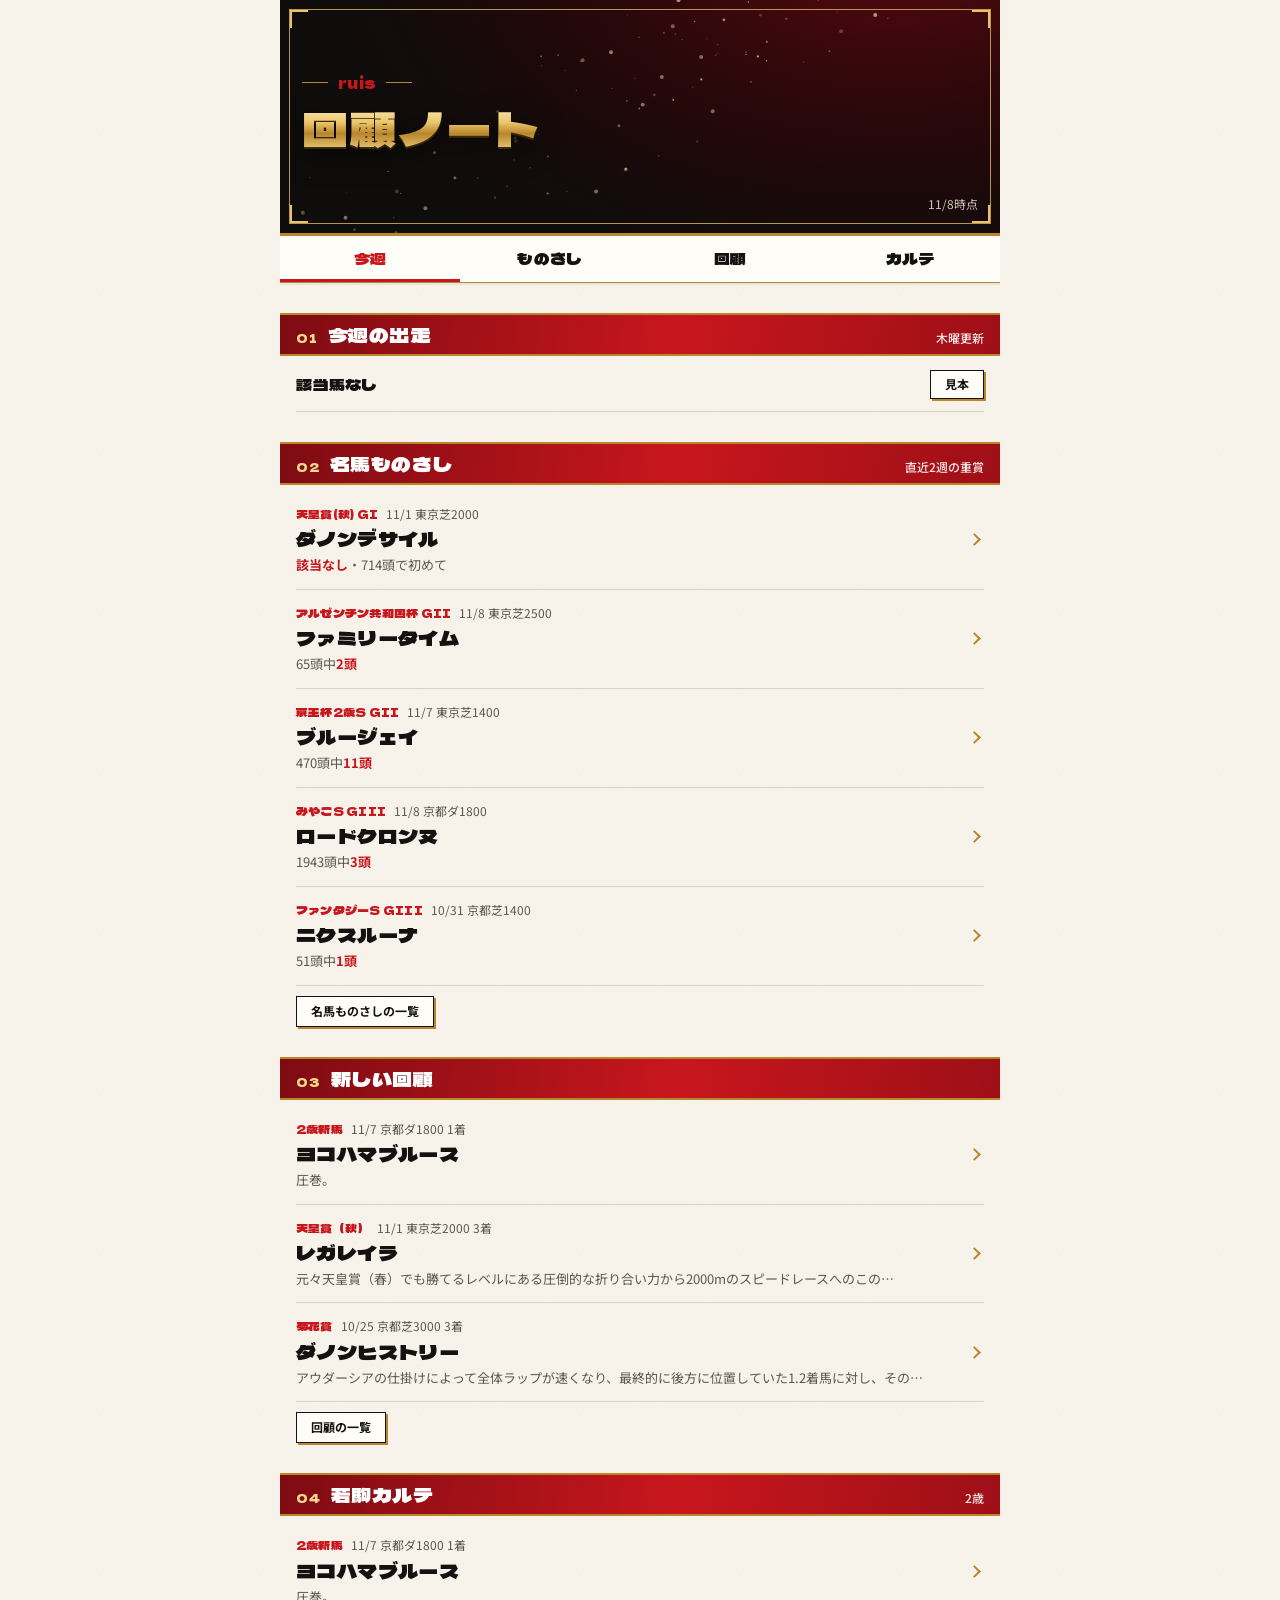
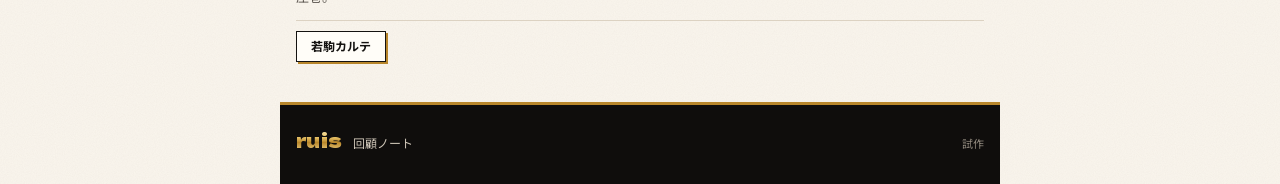
==== ruis/index.html @ 1c6a0802 "ruis 回顧ノート（試作）を更新 Co-Authored-By: Claude Opus 5.5 <noreply@anthropic.com>" ====
<!doctype html>
<html lang="ja">
<head>
<meta charset="utf-8">
<meta name="viewport" content="width=device-width,initial-scale=1">
<meta name="robots" content="noindex,nofollow">
<title>ruis 回顧ノート</title>
<link rel="preconnect" href="https://fonts.googleapis.com">
<link rel="preconnect" href="https://fonts.gstatic.com" crossorigin>
<link href="https://fonts.googleapis.com/css2?family=Dela+Gothic+One&family=Noto+Sans+JP:wght@400;500;700&display=swap" rel="stylesheet">
<link rel="stylesheet" href="assets/style.css">
</head>
<body data-page="top" data-id="" data-root="">
<div class="wrap">
<header class="hero framed">
    <svg class="hero-art" viewBox="0 0 400 240" preserveAspectRatio="xMidYMid slice" aria-hidden="true"><defs><linearGradient id="gd" x1="0" x2="1"><stop offset="0" stop-color="#8C6414"/><stop offset=".5" stop-color="#FFE7A3"/><stop offset="1" stop-color="#B8862B"/></linearGradient>
      <linearGradient id="ray" x1="1" y1="0" x2="0" y2="1"><stop offset="0" stop-color="#FFE7A3"/><stop offset=".55" stop-color="#E9C46A" stop-opacity=".35"/><stop offset="1" stop-color="#E9C46A" stop-opacity="0"/></linearGradient>
      <radialGradient id="glow2" cx=".85" cy=".1" r=".9"><stop offset="0" stop-color="#5E0810" stop-opacity=".95"/><stop offset=".6" stop-color="#2A0508" stop-opacity=".6"/><stop offset="1" stop-color="#0F0D0C" stop-opacity="0"/></radialGradient></defs><rect width="400" height="240" fill="#0F0D0C"/><rect width="400" height="240" fill="url(#glow2)"/><polygon points="430,-20 -101,-343 -48,-418" fill="url(#ray)" opacity="0.55"/><polygon points="430,-20 -123,-301 -105,-333" fill="url(#ray)" opacity="0.7"/><polygon points="430,-20 -37,-428 -1,-466" fill="url(#ray)" opacity="0.42"/><polygon points="430,-20 -139,-266 -133,-279" fill="url(#ray)" opacity="0.85"/><polygon points="430,-20 27,-491 43,-504" fill="url(#ray)" opacity="0.35"/><circle cx="313.4" cy="32.8" r="1.1" fill="#FFE7A3" opacity="0.56"/><circle cx="192.7" cy="111.4" r="0.4" fill="#FFE7A3" opacity="0.60"/><circle cx="243.1" cy="80.0" r="0.4" fill="#FFE7A3" opacity="0.30"/><circle cx="382.3" cy="-1.0" r="0.3" fill="#FFE7A3" opacity="0.33"/><circle cx="58.1" cy="239.1" r="0.5" fill="#FFE7A3" opacity="0.25"/><circle cx="148.7" cy="162.8" r="0.6" fill="#FFE7A3" opacity="0.43"/><circle cx="197.1" cy="98.8" r="0.3" fill="#FFE7A3" opacity="0.23"/><circle cx="357.7" cy="28.9" r="0.5" fill="#FFE7A3" opacity="0.47"/><circle cx="60.1" cy="150.5" r="0.4" fill="#FFE7A3" opacity="0.44"/><circle cx="175.6" cy="161.7" r="1.1" fill="#FFE7A3" opacity="0.44"/><circle cx="126.2" cy="158.7" r="0.3" fill="#FFE7A3" opacity="0.44"/><circle cx="352.9" cy="6.1" r="0.3" fill="#FFE7A3" opacity="0.51"/><circle cx="145.3" cy="91.8" r="0.4" fill="#FFE7A3" opacity="0.16"/><circle cx="242.8" cy="85.1" r="0.3" fill="#FFE7A3" opacity="0.38"/><circle cx="145.1" cy="86.5" r="0.4" fill="#FFE7A3" opacity="0.62"/><circle cx="321.5" cy="41.1" r="0.4" fill="#FFE7A3" opacity="0.76"/><circle cx="305.2" cy="83.7" r="0.5" fill="#FFE7A3" opacity="0.39"/><circle cx="41.3" cy="182.9" r="0.8" fill="#FFE7A3" opacity="0.22"/><circle cx="62.4" cy="218.3" r="0.8" fill="#FFE7A3" opacity="0.21"/><circle cx="154.5" cy="85.9" r="0.5" fill="#FFE7A3" opacity="0.38"/><circle cx="218.3" cy="109.7" r="0.3" fill="#FFE7A3" opacity="0.34"/><circle cx="199.6" cy="115.5" r="0.5" fill="#FFE7A3" opacity="0.47"/><circle cx="274.0" cy="17.0" r="0.3" fill="#FFE7A3" opacity="0.72"/><circle cx="403.8" cy="-1.3" r="0.8" fill="#FFE7A3" opacity="0.47"/><circle cx="270.5" cy="78.5" r="0.5" fill="#FFE7A3" opacity="0.63"/><circle cx="404.5" cy="-28.5" r="0.4" fill="#FFE7A3" opacity="0.44"/><circle cx="340.9" cy="12.0" r="0.6" fill="#FFE7A3" opacity="0.61"/><circle cx="353.8" cy="-16.3" r="0.4" fill="#FFE7A3" opacity="0.52"/><circle cx="78.6" cy="199.0" r="0.8" fill="#FFE7A3" opacity="0.28"/><circle cx="351.5" cy="34.1" r="0.8" fill="#FFE7A3" opacity="0.33"/><circle cx="322.1" cy="34.1" r="0.5" fill="#FFE7A3" opacity="0.55"/><circle cx="218.2" cy="69.9" r="1.1" fill="#FFE7A3" opacity="0.40"/><circle cx="219.6" cy="74.1" r="0.3" fill="#FFE7A3" opacity="0.44"/><circle cx="64.9" cy="161.6" r="1.1" fill="#FFE7A3" opacity="0.20"/><circle cx="130.6" cy="131.8" r="0.5" fill="#FFE7A3" opacity="0.35"/><circle cx="79.3" cy="209.3" r="0.3" fill="#FFE7A3" opacity="0.38"/><circle cx="433.8" cy="-19.8" r="0.6" fill="#FFE7A3" opacity="0.64"/><circle cx="424.2" cy="-26.0" r="1.1" fill="#FFE7A3" opacity="0.26"/><circle cx="242.0" cy="86.1" r="0.4" fill="#FFE7A3" opacity="0.29"/><circle cx="37.0" cy="162.0" r="0.4" fill="#FFE7A3" opacity="0.16"/><circle cx="66.9" cy="162.7" r="0.4" fill="#FFE7A3" opacity="0.39"/><circle cx="402.1" cy="-38.9" r="0.5" fill="#FFE7A3" opacity="0.42"/><circle cx="164.6" cy="105.4" r="0.3" fill="#FFE7A3" opacity="0.53"/><circle cx="109.9" cy="154.1" r="0.3" fill="#FFE7A3" opacity="0.45"/><circle cx="378.1" cy="-2.7" r="0.5" fill="#FFE7A3" opacity="0.49"/><circle cx="261.6" cy="100.8" r="0.6" fill="#FFE7A3" opacity="0.26"/><circle cx="193.0" cy="63.6" r="0.4" fill="#FFE7A3" opacity="0.19"/><circle cx="223.3" cy="77.1" r="0.3" fill="#FFE7A3" opacity="0.50"/><circle cx="234.1" cy="99.4" r="0.6" fill="#FFE7A3" opacity="0.68"/><circle cx="266.9" cy="63.7" r="0.8" fill="#FFE7A3" opacity="0.22"/><circle cx="218.5" cy="110.8" r="0.5" fill="#FFE7A3" opacity="0.69"/><circle cx="201.5" cy="113.4" r="1.1" fill="#FFE7A3" opacity="0.47"/><circle cx="64.4" cy="184.5" r="0.8" fill="#FFE7A3" opacity="0.29"/><circle cx="84.9" cy="121.4" r="0.6" fill="#FFE7A3" opacity="0.14"/><circle cx="421.6" cy="14.0" r="0.3" fill="#FFE7A3" opacity="0.46"/><circle cx="80.8" cy="171.0" r="1.1" fill="#FFE7A3" opacity="0.45"/><circle cx="188.3" cy="125.2" r="0.8" fill="#FFE7A3" opacity="0.40"/><circle cx="322.1" cy="33.0" r="0.8" fill="#FFE7A3" opacity="0.41"/><circle cx="199.4" cy="76.0" r="0.4" fill="#FFE7A3" opacity="0.38"/><circle cx="148.8" cy="142.1" r="0.5" fill="#FFE7A3" opacity="0.37"/><circle cx="14.8" cy="254.5" r="1.1" fill="#FFE7A3" opacity="0.39"/><circle cx="234.0" cy="86.9" r="1.1" fill="#FFE7A3" opacity="0.44"/><circle cx="168.1" cy="88.7" r="1.1" fill="#FFE7A3" opacity="0.36"/><circle cx="159.4" cy="161.5" r="0.4" fill="#FFE7A3" opacity="0.25"/><circle cx="332.9" cy="12.2" r="1.1" fill="#FFE7A3" opacity="0.55"/><circle cx="85.8" cy="140.1" r="0.8" fill="#FFE7A3" opacity="0.35"/><circle cx="318.6" cy="42.4" r="0.6" fill="#FFE7A3" opacity="0.33"/><circle cx="192.1" cy="149.1" r="0.6" fill="#FFE7A3" opacity="0.62"/><circle cx="212.1" cy="98.0" r="1.1" fill="#FFE7A3" opacity="0.46"/><circle cx="221.4" cy="55.4" r="1.1" fill="#FFE7A3" opacity="0.62"/><circle cx="442.9" cy="-24.5" r="1.1" fill="#FFE7A3" opacity="0.29"/><circle cx="337.7" cy="65.5" r="0.4" fill="#FFE7A3" opacity="0.33"/><circle cx="158.4" cy="94.5" r="0.3" fill="#FFE7A3" opacity="0.27"/><circle cx="251.2" cy="48.7" r="0.5" fill="#FFE7A3" opacity="0.21"/><circle cx="238.4" cy="43.6" r="0.5" fill="#FFE7A3" opacity="0.40"/><circle cx="231.8" cy="133.9" r="0.6" fill="#FFE7A3" opacity="0.24"/><circle cx="301.4" cy="45.4" r="0.6" fill="#FFE7A3" opacity="0.70"/><circle cx="83.5" cy="189.8" r="0.5" fill="#FFE7A3" opacity="0.35"/><circle cx="294.1" cy="39.1" r="0.5" fill="#FFE7A3" opacity="0.27"/><circle cx="21.1" cy="210.8" r="1.1" fill="#FFE7A3" opacity="0.26"/><circle cx="276.7" cy="41.4" r="0.4" fill="#FFE7A3" opacity="0.55"/><circle cx="133.5" cy="192.0" r="0.6" fill="#FFE7A3" opacity="0.19"/><circle cx="48.8" cy="224.1" r="0.8" fill="#FFE7A3" opacity="0.24"/><circle cx="311.7" cy="72.6" r="1.1" fill="#FFE7A3" opacity="0.24"/><circle cx="130.0" cy="144.1" r="0.5" fill="#FFE7A3" opacity="0.18"/><circle cx="325.5" cy="42.7" r="0.5" fill="#FFE7A3" opacity="0.35"/><circle cx="97.2" cy="154.1" r="0.8" fill="#FFE7A3" opacity="0.44"/><circle cx="341.6" cy="-6.7" r="0.8" fill="#FFE7A3" opacity="0.31"/><circle cx="387.9" cy="-21.1" r="0.4" fill="#FFE7A3" opacity="0.60"/><circle cx="108.6" cy="126.2" r="0.8" fill="#FFE7A3" opacity="0.21"/><circle cx="270.3" cy="89.0" r="0.4" fill="#FFE7A3" opacity="0.65"/><circle cx="265.5" cy="86.6" r="0.6" fill="#FFE7A3" opacity="0.71"/><circle cx="246.6" cy="66.3" r="0.8" fill="#FFE7A3" opacity="0.56"/><circle cx="317.5" cy="38.6" r="1.1" fill="#FFE7A3" opacity="0.57"/><circle cx="385.3" cy="-10.2" r="1.1" fill="#FFE7A3" opacity="0.54"/><circle cx="343.9" cy="22.8" r="1.1" fill="#FFE7A3" opacity="0.81"/><circle cx="377.7" cy="20.5" r="0.6" fill="#FFE7A3" opacity="0.75"/><circle cx="184.4" cy="104.4" r="0.3" fill="#FFE7A3" opacity="0.38"/><circle cx="413.5" cy="-5.5" r="1.1" fill="#FFE7A3" opacity="0.34"/><circle cx="36.4" cy="176.3" r="1.1" fill="#FFE7A3" opacity="0.46"/><circle cx="12.7" cy="173.5" r="1.1" fill="#FFE7A3" opacity="0.31"/><circle cx="230.4" cy="67.2" r="0.4" fill="#FFE7A3" opacity="0.53"/><circle cx="258.9" cy="85.5" r="0.4" fill="#FFE7A3" opacity="0.54"/><circle cx="272.5" cy="50.2" r="0.4" fill="#FFE7A3" opacity="0.46"/><circle cx="412.9" cy="15.3" r="0.5" fill="#FFE7A3" opacity="0.65"/><circle cx="348.3" cy="38.1" r="0.4" fill="#FFE7A3" opacity="0.73"/><circle cx="207.9" cy="108.0" r="0.8" fill="#FFE7A3" opacity="0.25"/><circle cx="426.9" cy="-8.4" r="0.3" fill="#FFE7A3" opacity="0.83"/><circle cx="258.8" cy="84.3" r="0.4" fill="#FFE7A3" opacity="0.40"/><circle cx="309.5" cy="61.9" r="0.3" fill="#FFE7A3" opacity="0.40"/><circle cx="345.5" cy="38.4" r="0.8" fill="#FFE7A3" opacity="0.25"/><circle cx="119.4" cy="165.1" r="0.5" fill="#FFE7A3" opacity="0.33"/><circle cx="210.4" cy="141.8" r="0.5" fill="#FFE7A3" opacity="0.21"/><circle cx="167.1" cy="89.3" r="0.3" fill="#FFE7A3" opacity="0.43"/><circle cx="401.4" cy="-16.7" r="0.8" fill="#FFE7A3" opacity="0.87"/><circle cx="365.9" cy="29.9" r="0.5" fill="#FFE7A3" opacity="0.80"/><circle cx="407.3" cy="7.5" r="0.3" fill="#FFE7A3" opacity="0.89"/><circle cx="334.4" cy="31.1" r="0.8" fill="#FFE7A3" opacity="0.65"/><circle cx="53.5" cy="235.4" r="0.8" fill="#FFE7A3" opacity="0.22"/><circle cx="358.9" cy="5.9" r="1.1" fill="#FFE7A3" opacity="0.52"/><circle cx="330.7" cy="63.6" r="1.1" fill="#FFE7A3" opacity="0.62"/><circle cx="41.9" cy="224.6" r="0.6" fill="#FFE7A3" opacity="0.14"/><circle cx="131.0" cy="133.6" r="1.1" fill="#FFE7A3" opacity="0.17"/><circle cx="192.1" cy="149.5" r="1.1" fill="#FFE7A3" opacity="0.31"/><circle cx="290.9" cy="89.7" r="0.3" fill="#FFE7A3" opacity="0.38"/><circle cx="267.4" cy="47.2" r="1.1" fill="#FFE7A3" opacity="0.23"/><circle cx="351.2" cy="-9.2" r="0.4" fill="#FFE7A3" opacity="0.41"/><circle cx="355.1" cy="13.5" r="0.8" fill="#FFE7A3" opacity="0.41"/><circle cx="63.2" cy="176.2" r="0.3" fill="#FFE7A3" opacity="0.39"/><circle cx="429.1" cy="6.7" r="0.5" fill="#FFE7A3" opacity="0.29"/><circle cx="240.4" cy="117.1" r="1.1" fill="#FFE7A3" opacity="0.43"/><circle cx="143.5" cy="129.8" r="0.3" fill="#FFE7A3" opacity="0.27"/><circle cx="16.6" cy="153.9" r="0.3" fill="#FFE7A3" opacity="0.25"/><circle cx="138.9" cy="148.5" r="0.3" fill="#FFE7A3" opacity="0.51"/><circle cx="120.9" cy="117.2" r="0.8" fill="#FFE7A3" opacity="0.24"/><circle cx="299.0" cy="55.6" r="0.3" fill="#FFE7A3" opacity="0.34"/><circle cx="294.2" cy="32.3" r="1.1" fill="#FFE7A3" opacity="0.55"/><circle cx="20.6" cy="236.4" r="0.8" fill="#FFE7A3" opacity="0.40"/><circle cx="229.3" cy="103.7" r="0.3" fill="#FFE7A3" opacity="0.32"/><circle cx="40.9" cy="220.9" r="0.5" fill="#FFE7A3" opacity="0.26"/><circle cx="392.6" cy="-6.7" r="0.6" fill="#FFE7A3" opacity="0.53"/><circle cx="283.7" cy="25.6" r="0.3" fill="#FFE7A3" opacity="0.44"/><circle cx="37.0" cy="186.3" r="1.1" fill="#FFE7A3" opacity="0.20"/><circle cx="281.3" cy="65.7" r="0.6" fill="#FFE7A3" opacity="0.36"/><circle cx="213.3" cy="73.6" r="0.5" fill="#FFE7A3" opacity="0.32"/><circle cx="260.2" cy="56.4" r="0.4" fill="#FFE7A3" opacity="0.65"/><circle cx="237.0" cy="76.8" r="0.3" fill="#FFE7A3" opacity="0.25"/><circle cx="417.7" cy="14.1" r="0.5" fill="#FFE7A3" opacity="0.91"/><circle cx="416.4" cy="-10.3" r="0.5" fill="#FFE7A3" opacity="0.82"/><circle cx="183.9" cy="84.3" r="1.1" fill="#FFE7A3" opacity="0.52"/></svg>
    <div class="hero-in">
      <div class="kick d3"><i></i>ruis<i></i></div>
      <h1 class="gold">回顧ノート</h1>
    </div>
    <div class="upd num" id="upd"></div>
  </header>
<nav class="nav"><a class="d3 on" href="index.html">今週</a><a class="d3" href="monosashi/">ものさし</a><a class="d3" href="kaiko/">回顧</a><a class="d3" href="karte/">カルテ</a></nav>
<h2 class="band d2"><span class="bn d4">01</span>今週の出走<small>木曜更新</small></h2><div class="sec" id="week"></div><h2 class="band d2"><span class="bn d4">02</span>名馬ものさし<small>直近2週の重賞</small></h2><div class="sec" id="ms-top"></div><h2 class="band d2"><span class="bn d4">03</span>新しい回顧<small></small></h2><div class="sec" id="kai-top"></div><h2 class="band d2"><span class="bn d4">04</span>若駒カルテ<small>2歳</small></h2><div class="sec" id="karte-top"></div>
<footer class="foot"><span class="d2 gold">ruis</span><span class="meta">回顧ノート</span><span class="note">試作</span></footer>
</div>
<script src="assets/data.js"></script>
<script src="assets/monosashi.js"></script>
<script src="assets/app.js"></script>
</body>
</html>
---- ruis/assets/style.css ----
:root{
  --bg:#FAF6EE; --paper:#FFFDF8; --ink:#141210; --sub:#5C5650; --faint:#9A938A; --line:#141210; --hair:#DCD2C2;
  --red:#C8161D; --red-d:#7E0B12; --gold:#B8862B; --gold-l:#F3D98B; --black:#0F0D0C; --quote:#F4F0E8;
  --gold-grad:linear-gradient(180deg,#FFF3C9 0%,#EBC66B 40%,#B8862B 62%,#F2D488 100%);
  --disp:"Dela Gothic One",sans-serif;
  --d1:28px; --d2:20px; --d3:16px; --d4:12px;
  --body:"Noto Sans JP",system-ui,sans-serif;
}
*{box-sizing:border-box}
html{-webkit-text-size-adjust:100%}
body{margin:0;background:var(--bg) url("data:image/svg+xml,%3Csvg xmlns='http://www.w3.org/2000/svg' width='160' height='160'%3E%3Cfilter id='n'%3E%3CfeTurbulence type='fractalNoise' baseFrequency='.9' numOctaves='2' stitchTiles='stitch'/%3E%3CfeColorMatrix values='0 0 0 0 .35 0 0 0 0 .25 0 0 0 0 .15 0 0 0 .07 0'/%3E%3C/filter%3E%3Crect width='100%25' height='100%25' filter='url(%23n)'/%3E%3C/svg%3E");color:var(--ink);font:15px/1.8 var(--body);line-break:strict;overflow-wrap:break-word}
.ph{word-break:keep-all;overflow-wrap:anywhere}
.num{font-variant-numeric:tabular-nums}
.wrap{max-width:720px;margin:0 auto;padding:0 0 0;background:transparent}
.d1,.d2,.d3,.d4{font-family:var(--disp);font-weight:400;line-height:1.25;letter-spacing:.02em}
.d1{font-size:var(--d1)} .d2{font-size:var(--d2)} .d3{font-size:var(--d3)} .d4{font-size:var(--d4)}
.meta{font-size:12px;color:var(--sub)}
.gold{background:var(--gold-grad);-webkit-background-clip:text;background-clip:text;color:transparent}

/* 看板 */
.hero{position:relative;overflow:hidden;background:var(--black);color:#fff;min-height:236px;border-bottom:3px solid var(--gold);display:flex;flex-direction:column;justify-content:center}
.hero-art{position:absolute;inset:0;width:100%;height:100%}
.hero-in{position:relative;padding:22px 22px 30px}
.kick{display:flex;align-items:center;gap:10px;color:var(--red)}
.kick i{display:block;width:26px;height:1px;background:var(--gold)}
.hero h1{margin:10px 0 0;font-family:var(--disp);font-weight:400;font-size:46px;line-height:1.1;letter-spacing:.04em;filter:drop-shadow(0 2px 0 #3a2a08) drop-shadow(0 6px 14px rgba(0,0,0,.6))}
.hero .tagline{margin-top:14px;display:flex;align-items:center;gap:10px;font-size:12px;letter-spacing:.3em;color:var(--gold-l)}
.hero .tagline i{flex:1;height:1px;background:linear-gradient(90deg,var(--gold),transparent);max-width:120px}
.hero .upd{position:absolute;right:22px;bottom:18px;font-size:12px;color:#CFC6B8}
.framed::after{content:"";position:absolute;inset:9px;border:1px solid rgba(233,196,106,.75);pointer-events:none;
  background:linear-gradient(#E9C46A,#E9C46A) 0 0/18px 2px,linear-gradient(#E9C46A,#E9C46A) 0 0/2px 18px,
  linear-gradient(#E9C46A,#E9C46A) 100% 0/18px 2px,linear-gradient(#E9C46A,#E9C46A) 100% 0/2px 18px,
  linear-gradient(#E9C46A,#E9C46A) 0 100%/18px 2px,linear-gradient(#E9C46A,#E9C46A) 0 100%/2px 18px,
  linear-gradient(#E9C46A,#E9C46A) 100% 100%/18px 2px,linear-gradient(#E9C46A,#E9C46A) 100% 100%/2px 18px;background-repeat:no-repeat}

/* 帯の見出し */
.band{position:relative;margin:30px 0 0;padding:9px 16px;background:linear-gradient(100deg,var(--red-d) 0%,var(--red) 55%,#9E0F17 100%);color:#fff;display:flex;align-items:baseline;gap:10px;
  box-shadow:inset 0 2px 0 var(--gold),inset 0 -2px 0 var(--gold)}
.band .bn{color:var(--gold-l);letter-spacing:.08em}
.band small{margin-left:auto;font:500 12px/1 var(--body);letter-spacing:0;opacity:.9}
.sec{padding:0 16px}

/* 今週の出走 */
.none{padding:14px 0 12px;border-bottom:1px solid var(--hair);display:flex;justify-content:space-between;align-items:center;gap:10px}
.none button{flex:none;border:1px solid var(--ink);background:var(--paper);color:var(--ink);padding:5px 14px;font:700 12px/1.4 var(--body);cursor:pointer;box-shadow:2px 2px 0 var(--gold)}
.race-h{margin-top:14px;padding:10px 12px;background:var(--black);border-top:2px solid var(--gold);border-bottom:2px solid var(--gold);display:flex;align-items:center;gap:8px;flex-wrap:wrap}
.race-h .meta{color:#CFC6B8}
.race-h .g{color:var(--black);background:var(--gold-grad);padding:3px 6px}
.stamp{margin-left:auto;color:var(--gold-l);border:2px solid var(--gold);padding:3px 6px;transform:rotate(-4deg)}
.ent{display:grid;grid-template-columns:28px 1fr;gap:0 10px;padding:14px 0;border-bottom:1px solid var(--hair)}
.ent .no{width:28px;height:28px;display:grid;place-items:center;background:var(--black);color:var(--gold-l);box-shadow:inset 0 0 0 1px var(--gold)}
.ent .nm{display:flex;align-items:center;gap:8px;flex-wrap:wrap;min-height:28px}
.hit{color:#fff;background:var(--red);padding:3px 6px;box-shadow:inset 0 0 0 1px var(--gold-l)}
.ent .ex{grid-column:2;margin-top:6px;background:var(--quote);border-left:3px solid var(--red);padding:8px 12px;font-size:14px;line-height:1.75}
.ent .ex summary{list-style:none;cursor:pointer}
.ent .ex summary::-webkit-details-marker{display:none}
.ent .ex .more{color:var(--red);font-weight:700;font-size:12px;white-space:nowrap}
.ent .ex[open] summary{display:none}
.ent .ex p{margin:0 0 4px}

/* 回顧 */
.kai{position:relative;padding:22px 0 26px}
.kai+.kai::before{content:"";position:absolute;left:0;right:0;top:0;height:7px;
  background:linear-gradient(var(--gold),var(--gold)) 0 0/100% 1px no-repeat,linear-gradient(var(--line),var(--line)) 0 3px/100% 2px no-repeat}
.kai .rl{display:flex;align-items:baseline;gap:8px;flex-wrap:wrap}
.kai .rl .d3{color:var(--red)}
.kai .hn{margin:4px 0 2px;white-space:nowrap;text-shadow:3px 3px 0 rgba(200,22,29,.16)}
.kai .pf{word-break:keep-all;overflow-wrap:anywhere}
.kai .pf i{font-style:normal;white-space:nowrap}
.col{display:grid;grid-template-columns:repeat(5,1fr);margin-top:12px;border-top:2px solid var(--line);border-bottom:2px solid var(--line);background:var(--paper);box-shadow:0 3px 0 -1px var(--gold)}
.col div{padding:5px 2px 4px;text-align:center;border-left:1px solid var(--hair)}
.col div:first-child{border-left:0;background:var(--black)}
.col div:first-child small{color:#CFC6B8}
.col div:first-child .d2{background:var(--gold-grad);-webkit-background-clip:text;background-clip:text;color:transparent}
.col small{display:block;font-size:11px;color:var(--sub);line-height:1.3}
.qt{position:relative;margin-top:14px;background:var(--paper);border:1px solid var(--hair);border-left:4px solid var(--red);padding:18px 16px 14px;font-size:15px;line-height:1.95;box-shadow:0 6px 18px -12px rgba(60,40,10,.45)}
.qt::before{content:"\300C";position:absolute;left:8px;top:-14px;font:400 40px/1 var(--disp);color:var(--red);opacity:.9}
.qt p{margin:0 0 8px}
.qt p:last-child{margin:0}
.qt .dt{display:block;text-align:right;font-size:11px;color:var(--faint);margin-top:4px}
.ln{display:flex;gap:6px 16px;flex-wrap:wrap;align-items:baseline;margin-top:12px;font-size:13px}
.ln span{white-space:nowrap}
.ln .d4{color:var(--red);margin-right:6px}

/* 若駒カルテ */
.karte{margin-top:14px;border:1px solid var(--gold);outline:3px solid var(--black);outline-offset:3px;margin-left:6px;margin-right:6px;background:var(--paper)}
.karte .kh{padding:12px 12px 10px;background:var(--black);border-bottom:2px solid var(--gold)}
.karte .kh .d1{background:var(--gold-grad);-webkit-background-clip:text;background-clip:text;color:transparent}
.karte .kh .meta{color:#CFC6B8}
.karte table{width:100%;border-collapse:collapse;font-size:13px}
.karte th{width:5.5em;text-align:left;font-weight:700;font-size:12px;color:var(--sub);padding:8px 0 8px 12px;vertical-align:top;border-bottom:1px solid var(--hair)}
.karte td{padding:8px 12px 8px 0;border-bottom:1px solid var(--hair)}
.karte tr:last-child th,.karte tr:last-child td{border-bottom:0}
.karte .nw{white-space:nowrap}
.karte .d3{color:var(--red)}
.karte .blank{color:var(--faint)}


/* 名馬ものさし */
.ms{position:relative;padding:18px 0 24px}
.ms+.ms::before{content:"";position:absolute;left:0;right:0;top:0;height:7px;
  background:linear-gradient(var(--gold),var(--gold)) 0 0/100% 1px no-repeat,linear-gradient(var(--line),var(--line)) 0 3px/100% 2px no-repeat}
.ms .race-h{margin-top:0}
.ms .who{margin-top:12px;display:flex;align-items:baseline;gap:8px;flex-wrap:wrap}
.ms .col{grid-template-columns:repeat(3,1fr)}
.ms .col div:first-child{background:var(--paper)}
.ms .col div:first-child small{color:var(--sub)}
.ms .col div:first-child .d2{background:none;-webkit-background-clip:border-box;background-clip:border-box;color:var(--ink)}
.rule{margin-top:14px;background:var(--paper);border:1px solid var(--hair);border-left:4px solid var(--gold);padding:12px 14px 14px}
.rule .cond{font-size:13px;color:var(--sub);line-height:1.7}
.rule .res{margin-top:10px;display:flex;align-items:baseline;gap:10px;flex-wrap:wrap}
.rule .res .d2{color:var(--red)}
.rule .zero{display:inline-block;padding:4px 10px;background:var(--black);border:1px solid var(--gold)}
.chips{margin-top:8px;line-height:2.1}
.chip{display:inline-block;margin:0 4px 0 0;padding:1px 8px;border:1px solid var(--gold);background:#fff;font-size:13px;line-height:1.7;white-space:nowrap}
.chip .y{font-size:11px;color:var(--faint);margin-left:4px}
.chip .g1{font-family:var(--disp);font-size:11px;color:var(--gold);margin-left:4px}
.chip .ms-miss{font-size:11px;color:var(--sub);margin-left:4px}
.chip.me{background:var(--red);border-color:var(--red);color:#fff}
.chip.me .y{color:#fff;opacity:.8}
.sub-h{margin-top:12px;font-size:12px;color:var(--sub)}
.ms .ln{margin-top:12px}
/* 締め */
.foot{margin-top:40px;padding:22px 16px 30px;background:var(--black);border-top:3px solid var(--gold);display:flex;align-items:baseline;gap:10px}
.foot .meta{color:#CFC6B8}

/* ---- ページを分けたときの共通の部品 ---- */
/* 細い看板（トップ以外） */
.bar-top{display:flex;align-items:center;justify-content:space-between;gap:10px;padding:12px 16px;background:var(--black);border-bottom:2px solid var(--gold)}
.bar-top a{text-decoration:none}
.bar-top .r{color:var(--red);margin-right:.3em}
.bar-top .upd{font-size:12px;color:#CFC6B8}

/* 切り替え（4つ） */
.nav{position:sticky;top:0;z-index:20;display:grid;grid-template-columns:repeat(4,1fr);background:var(--paper);border-bottom:1px solid var(--gold);box-shadow:0 2px 0 rgba(20,18,16,.06)}
.nav a{display:flex;align-items:center;justify-content:center;min-height:46px;color:var(--ink);text-decoration:none;border-bottom:3px solid transparent}
.nav a.on{color:var(--red);border-bottom-color:var(--red)}

/* 一覧の1行 */
.rows{margin-top:6px}
.row{display:grid;grid-template-columns:1fr 14px;align-items:center;gap:8px;padding:12px 0;border-bottom:1px solid var(--hair);color:var(--ink);text-decoration:none}
.row .top{display:flex;align-items:baseline;gap:8px;flex-wrap:wrap}
.row .top .d4{color:var(--red)}
.row .t{margin-top:2px}
.row .s{margin-top:2px;font-size:13px;color:var(--sub);word-break:keep-all;overflow-wrap:anywhere}
.row .s b{color:var(--red);font-weight:700}
.row .go{width:9px;height:9px;border-top:2px solid var(--gold);border-right:2px solid var(--gold);transform:rotate(45deg)}
.more-link{display:inline-block;margin-top:10px;padding:6px 14px;border:1px solid var(--ink);background:var(--paper);color:var(--ink);font:700 12px/1.4 var(--body);text-decoration:none;box-shadow:2px 2px 0 var(--gold)}

/* 週の見出し */
.wk{margin-top:18px;padding-bottom:4px;border-bottom:2px solid var(--line);display:flex;align-items:baseline;gap:8px}
.wk .meta{margin-left:auto}

/* 馬のページ */
.hp{padding:20px 0 4px}
.hp .hn{margin:2px 0 4px}
.hp .ln{margin-top:10px}
.back{display:inline-block;margin:14px 0 0;font-size:12px;color:var(--sub);text-decoration:none}
.back::before{content:"";display:inline-block;width:7px;height:7px;border-left:2px solid var(--sub);border-bottom:2px solid var(--sub);transform:rotate(45deg);margin-right:6px;vertical-align:1px}
.hist{width:100%;border-collapse:collapse;margin-top:10px;font-size:13px;background:var(--paper)}
.hist th{font-size:11px;font-weight:400;color:var(--sub);text-align:right;padding:6px 6px;border-bottom:2px solid var(--line)}
.hist th:nth-child(2){text-align:left}
.hist td{padding:7px 6px;border-bottom:1px solid var(--hair);text-align:right;white-space:nowrap}
.hist td.n{text-align:left;white-space:normal;word-break:keep-all;overflow-wrap:anywhere}
.hist tr.me td{background:#FFF6E3;font-weight:700}
.link-h{color:inherit;text-decoration:none;border-bottom:1px solid var(--gold)}
.foot .note{margin-left:auto;font-size:11px;color:#8F877C}

.sec .band{margin-left:-16px;margin-right:-16px}
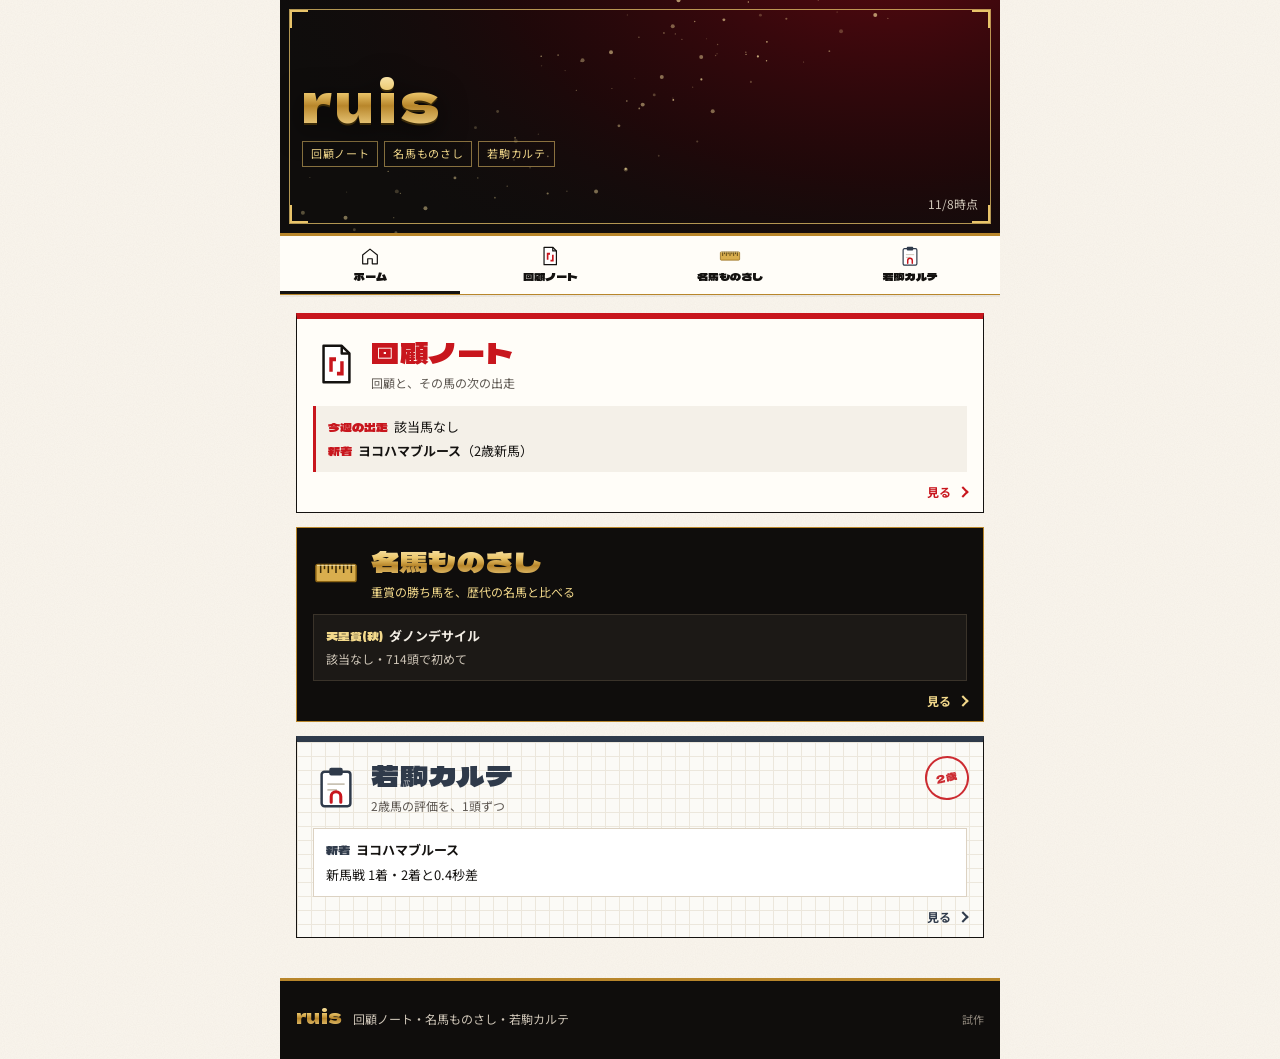
==== commit fc40c503: "ruis 回顧ノート（試作）を更新 Co-Authored-By: Claude Opus 5.5 <noreply@anthropic.com>" ====
--- a/ruis/index.html
+++ b/ruis/index.html
@@ -4,30 +4,31 @@
 <meta charset="utf-8">
 <meta name="viewport" content="width=device-width,initial-scale=1">
 <meta name="robots" content="noindex,nofollow">
-<title>ruis 回顧ノート</title>
+<title>ruis</title>
 <link rel="preconnect" href="https://fonts.googleapis.com">
 <link rel="preconnect" href="https://fonts.gstatic.com" crossorigin>
 <link href="https://fonts.googleapis.com/css2?family=Dela+Gothic+One&family=Noto+Sans+JP:wght@400;500;700&display=swap" rel="stylesheet">
 <link rel="stylesheet" href="assets/style.css">
 </head>
-<body data-page="top" data-id="" data-root="">
+<body class="p-home home" data-page="home" data-id="" data-root="">
 <div class="wrap">
 <header class="hero framed">
     <svg class="hero-art" viewBox="0 0 400 240" preserveAspectRatio="xMidYMid slice" aria-hidden="true"><defs><linearGradient id="gd" x1="0" x2="1"><stop offset="0" stop-color="#8C6414"/><stop offset=".5" stop-color="#FFE7A3"/><stop offset="1" stop-color="#B8862B"/></linearGradient>
       <linearGradient id="ray" x1="1" y1="0" x2="0" y2="1"><stop offset="0" stop-color="#FFE7A3"/><stop offset=".55" stop-color="#E9C46A" stop-opacity=".35"/><stop offset="1" stop-color="#E9C46A" stop-opacity="0"/></linearGradient>
       <radialGradient id="glow2" cx=".85" cy=".1" r=".9"><stop offset="0" stop-color="#5E0810" stop-opacity=".95"/><stop offset=".6" stop-color="#2A0508" stop-opacity=".6"/><stop offset="1" stop-color="#0F0D0C" stop-opacity="0"/></radialGradient></defs><rect width="400" height="240" fill="#0F0D0C"/><rect width="400" height="240" fill="url(#glow2)"/><polygon points="430,-20 -101,-343 -48,-418" fill="url(#ray)" opacity="0.55"/><polygon points="430,-20 -123,-301 -105,-333" fill="url(#ray)" opacity="0.7"/><polygon points="430,-20 -37,-428 -1,-466" fill="url(#ray)" opacity="0.42"/><polygon points="430,-20 -139,-266 -133,-279" fill="url(#ray)" opacity="0.85"/><polygon points="430,-20 27,-491 43,-504" fill="url(#ray)" opacity="0.35"/><circle cx="313.4" cy="32.8" r="1.1" fill="#FFE7A3" opacity="0.56"/><circle cx="192.7" cy="111.4" r="0.4" fill="#FFE7A3" opacity="0.60"/><circle cx="243.1" cy="80.0" r="0.4" fill="#FFE7A3" opacity="0.30"/><circle cx="382.3" cy="-1.0" r="0.3" fill="#FFE7A3" opacity="0.33"/><circle cx="58.1" cy="239.1" r="0.5" fill="#FFE7A3" opacity="0.25"/><circle cx="148.7" cy="162.8" r="0.6" fill="#FFE7A3" opacity="0.43"/><circle cx="197.1" cy="98.8" r="0.3" fill="#FFE7A3" opacity="0.23"/><circle cx="357.7" cy="28.9" r="0.5" fill="#FFE7A3" opacity="0.47"/><circle cx="60.1" cy="150.5" r="0.4" fill="#FFE7A3" opacity="0.44"/><circle cx="175.6" cy="161.7" r="1.1" fill="#FFE7A3" opacity="0.44"/><circle cx="126.2" cy="158.7" r="0.3" fill="#FFE7A3" opacity="0.44"/><circle cx="352.9" cy="6.1" r="0.3" fill="#FFE7A3" opacity="0.51"/><circle cx="145.3" cy="91.8" r="0.4" fill="#FFE7A3" opacity="0.16"/><circle cx="242.8" cy="85.1" r="0.3" fill="#FFE7A3" opacity="0.38"/><circle cx="145.1" cy="86.5" r="0.4" fill="#FFE7A3" opacity="0.62"/><circle cx="321.5" cy="41.1" r="0.4" fill="#FFE7A3" opacity="0.76"/><circle cx="305.2" cy="83.7" r="0.5" fill="#FFE7A3" opacity="0.39"/><circle cx="41.3" cy="182.9" r="0.8" fill="#FFE7A3" opacity="0.22"/><circle cx="62.4" cy="218.3" r="0.8" fill="#FFE7A3" opacity="0.21"/><circle cx="154.5" cy="85.9" r="0.5" fill="#FFE7A3" opacity="0.38"/><circle cx="218.3" cy="109.7" r="0.3" fill="#FFE7A3" opacity="0.34"/><circle cx="199.6" cy="115.5" r="0.5" fill="#FFE7A3" opacity="0.47"/><circle cx="274.0" cy="17.0" r="0.3" fill="#FFE7A3" opacity="0.72"/><circle cx="403.8" cy="-1.3" r="0.8" fill="#FFE7A3" opacity="0.47"/><circle cx="270.5" cy="78.5" r="0.5" fill="#FFE7A3" opacity="0.63"/><circle cx="404.5" cy="-28.5" r="0.4" fill="#FFE7A3" opacity="0.44"/><circle cx="340.9" cy="12.0" r="0.6" fill="#FFE7A3" opacity="0.61"/><circle cx="353.8" cy="-16.3" r="0.4" fill="#FFE7A3" opacity="0.52"/><circle cx="78.6" cy="199.0" r="0.8" fill="#FFE7A3" opacity="0.28"/><circle cx="351.5" cy="34.1" r="0.8" fill="#FFE7A3" opacity="0.33"/><circle cx="322.1" cy="34.1" r="0.5" fill="#FFE7A3" opacity="0.55"/><circle cx="218.2" cy="69.9" r="1.1" fill="#FFE7A3" opacity="0.40"/><circle cx="219.6" cy="74.1" r="0.3" fill="#FFE7A3" opacity="0.44"/><circle cx="64.9" cy="161.6" r="1.1" fill="#FFE7A3" opacity="0.20"/><circle cx="130.6" cy="131.8" r="0.5" fill="#FFE7A3" opacity="0.35"/><circle cx="79.3" cy="209.3" r="0.3" fill="#FFE7A3" opacity="0.38"/><circle cx="433.8" cy="-19.8" r="0.6" fill="#FFE7A3" opacity="0.64"/><circle cx="424.2" cy="-26.0" r="1.1" fill="#FFE7A3" opacity="0.26"/><circle cx="242.0" cy="86.1" r="0.4" fill="#FFE7A3" opacity="0.29"/><circle cx="37.0" cy="162.0" r="0.4" fill="#FFE7A3" opacity="0.16"/><circle cx="66.9" cy="162.7" r="0.4" fill="#FFE7A3" opacity="0.39"/><circle cx="402.1" cy="-38.9" r="0.5" fill="#FFE7A3" opacity="0.42"/><circle cx="164.6" cy="105.4" r="0.3" fill="#FFE7A3" opacity="0.53"/><circle cx="109.9" cy="154.1" r="0.3" fill="#FFE7A3" opacity="0.45"/><circle cx="378.1" cy="-2.7" r="0.5" fill="#FFE7A3" opacity="0.49"/><circle cx="261.6" cy="100.8" r="0.6" fill="#FFE7A3" opacity="0.26"/><circle cx="193.0" cy="63.6" r="0.4" fill="#FFE7A3" opacity="0.19"/><circle cx="223.3" cy="77.1" r="0.3" fill="#FFE7A3" opacity="0.50"/><circle cx="234.1" cy="99.4" r="0.6" fill="#FFE7A3" opacity="0.68"/><circle cx="266.9" cy="63.7" r="0.8" fill="#FFE7A3" opacity="0.22"/><circle cx="218.5" cy="110.8" r="0.5" fill="#FFE7A3" opacity="0.69"/><circle cx="201.5" cy="113.4" r="1.1" fill="#FFE7A3" opacity="0.47"/><circle cx="64.4" cy="184.5" r="0.8" fill="#FFE7A3" opacity="0.29"/><circle cx="84.9" cy="121.4" r="0.6" fill="#FFE7A3" opacity="0.14"/><circle cx="421.6" cy="14.0" r="0.3" fill="#FFE7A3" opacity="0.46"/><circle cx="80.8" cy="171.0" r="1.1" fill="#FFE7A3" opacity="0.45"/><circle cx="188.3" cy="125.2" r="0.8" fill="#FFE7A3" opacity="0.40"/><circle cx="322.1" cy="33.0" r="0.8" fill="#FFE7A3" opacity="0.41"/><circle cx="199.4" cy="76.0" r="0.4" fill="#FFE7A3" opacity="0.38"/><circle cx="148.8" cy="142.1" r="0.5" fill="#FFE7A3" opacity="0.37"/><circle cx="14.8" cy="254.5" r="1.1" fill="#FFE7A3" opacity="0.39"/><circle cx="234.0" cy="86.9" r="1.1" fill="#FFE7A3" opacity="0.44"/><circle cx="168.1" cy="88.7" r="1.1" fill="#FFE7A3" opacity="0.36"/><circle cx="159.4" cy="161.5" r="0.4" fill="#FFE7A3" opacity="0.25"/><circle cx="332.9" cy="12.2" r="1.1" fill="#FFE7A3" opacity="0.55"/><circle cx="85.8" cy="140.1" r="0.8" fill="#FFE7A3" opacity="0.35"/><circle cx="318.6" cy="42.4" r="0.6" fill="#FFE7A3" opacity="0.33"/><circle cx="192.1" cy="149.1" r="0.6" fill="#FFE7A3" opacity="0.62"/><circle cx="212.1" cy="98.0" r="1.1" fill="#FFE7A3" opacity="0.46"/><circle cx="221.4" cy="55.4" r="1.1" fill="#FFE7A3" opacity="0.62"/><circle cx="442.9" cy="-24.5" r="1.1" fill="#FFE7A3" opacity="0.29"/><circle cx="337.7" cy="65.5" r="0.4" fill="#FFE7A3" opacity="0.33"/><circle cx="158.4" cy="94.5" r="0.3" fill="#FFE7A3" opacity="0.27"/><circle cx="251.2" cy="48.7" r="0.5" fill="#FFE7A3" opacity="0.21"/><circle cx="238.4" cy="43.6" r="0.5" fill="#FFE7A3" opacity="0.40"/><circle cx="231.8" cy="133.9" r="0.6" fill="#FFE7A3" opacity="0.24"/><circle cx="301.4" cy="45.4" r="0.6" fill="#FFE7A3" opacity="0.70"/><circle cx="83.5" cy="189.8" r="0.5" fill="#FFE7A3" opacity="0.35"/><circle cx="294.1" cy="39.1" r="0.5" fill="#FFE7A3" opacity="0.27"/><circle cx="21.1" cy="210.8" r="1.1" fill="#FFE7A3" opacity="0.26"/><circle cx="276.7" cy="41.4" r="0.4" fill="#FFE7A3" opacity="0.55"/><circle cx="133.5" cy="192.0" r="0.6" fill="#FFE7A3" opacity="0.19"/><circle cx="48.8" cy="224.1" r="0.8" fill="#FFE7A3" opacity="0.24"/><circle cx="311.7" cy="72.6" r="1.1" fill="#FFE7A3" opacity="0.24"/><circle cx="130.0" cy="144.1" r="0.5" fill="#FFE7A3" opacity="0.18"/><circle cx="325.5" cy="42.7" r="0.5" fill="#FFE7A3" opacity="0.35"/><circle cx="97.2" cy="154.1" r="0.8" fill="#FFE7A3" opacity="0.44"/><circle cx="341.6" cy="-6.7" r="0.8" fill="#FFE7A3" opacity="0.31"/><circle cx="387.9" cy="-21.1" r="0.4" fill="#FFE7A3" opacity="0.60"/><circle cx="108.6" cy="126.2" r="0.8" fill="#FFE7A3" opacity="0.21"/><circle cx="270.3" cy="89.0" r="0.4" fill="#FFE7A3" opacity="0.65"/><circle cx="265.5" cy="86.6" r="0.6" fill="#FFE7A3" opacity="0.71"/><circle cx="246.6" cy="66.3" r="0.8" fill="#FFE7A3" opacity="0.56"/><circle cx="317.5" cy="38.6" r="1.1" fill="#FFE7A3" opacity="0.57"/><circle cx="385.3" cy="-10.2" r="1.1" fill="#FFE7A3" opacity="0.54"/><circle cx="343.9" cy="22.8" r="1.1" fill="#FFE7A3" opacity="0.81"/><circle cx="377.7" cy="20.5" r="0.6" fill="#FFE7A3" opacity="0.75"/><circle cx="184.4" cy="104.4" r="0.3" fill="#FFE7A3" opacity="0.38"/><circle cx="413.5" cy="-5.5" r="1.1" fill="#FFE7A3" opacity="0.34"/><circle cx="36.4" cy="176.3" r="1.1" fill="#FFE7A3" opacity="0.46"/><circle cx="12.7" cy="173.5" r="1.1" fill="#FFE7A3" opacity="0.31"/><circle cx="230.4" cy="67.2" r="0.4" fill="#FFE7A3" opacity="0.53"/><circle cx="258.9" cy="85.5" r="0.4" fill="#FFE7A3" opacity="0.54"/><circle cx="272.5" cy="50.2" r="0.4" fill="#FFE7A3" opacity="0.46"/><circle cx="412.9" cy="15.3" r="0.5" fill="#FFE7A3" opacity="0.65"/><circle cx="348.3" cy="38.1" r="0.4" fill="#FFE7A3" opacity="0.73"/><circle cx="207.9" cy="108.0" r="0.8" fill="#FFE7A3" opacity="0.25"/><circle cx="426.9" cy="-8.4" r="0.3" fill="#FFE7A3" opacity="0.83"/><circle cx="258.8" cy="84.3" r="0.4" fill="#FFE7A3" opacity="0.40"/><circle cx="309.5" cy="61.9" r="0.3" fill="#FFE7A3" opacity="0.40"/><circle cx="345.5" cy="38.4" r="0.8" fill="#FFE7A3" opacity="0.25"/><circle cx="119.4" cy="165.1" r="0.5" fill="#FFE7A3" opacity="0.33"/><circle cx="210.4" cy="141.8" r="0.5" fill="#FFE7A3" opacity="0.21"/><circle cx="167.1" cy="89.3" r="0.3" fill="#FFE7A3" opacity="0.43"/><circle cx="401.4" cy="-16.7" r="0.8" fill="#FFE7A3" opacity="0.87"/><circle cx="365.9" cy="29.9" r="0.5" fill="#FFE7A3" opacity="0.80"/><circle cx="407.3" cy="7.5" r="0.3" fill="#FFE7A3" opacity="0.89"/><circle cx="334.4" cy="31.1" r="0.8" fill="#FFE7A3" opacity="0.65"/><circle cx="53.5" cy="235.4" r="0.8" fill="#FFE7A3" opacity="0.22"/><circle cx="358.9" cy="5.9" r="1.1" fill="#FFE7A3" opacity="0.52"/><circle cx="330.7" cy="63.6" r="1.1" fill="#FFE7A3" opacity="0.62"/><circle cx="41.9" cy="224.6" r="0.6" fill="#FFE7A3" opacity="0.14"/><circle cx="131.0" cy="133.6" r="1.1" fill="#FFE7A3" opacity="0.17"/><circle cx="192.1" cy="149.5" r="1.1" fill="#FFE7A3" opacity="0.31"/><circle cx="290.9" cy="89.7" r="0.3" fill="#FFE7A3" opacity="0.38"/><circle cx="267.4" cy="47.2" r="1.1" fill="#FFE7A3" opacity="0.23"/><circle cx="351.2" cy="-9.2" r="0.4" fill="#FFE7A3" opacity="0.41"/><circle cx="355.1" cy="13.5" r="0.8" fill="#FFE7A3" opacity="0.41"/><circle cx="63.2" cy="176.2" r="0.3" fill="#FFE7A3" opacity="0.39"/><circle cx="429.1" cy="6.7" r="0.5" fill="#FFE7A3" opacity="0.29"/><circle cx="240.4" cy="117.1" r="1.1" fill="#FFE7A3" opacity="0.43"/><circle cx="143.5" cy="129.8" r="0.3" fill="#FFE7A3" opacity="0.27"/><circle cx="16.6" cy="153.9" r="0.3" fill="#FFE7A3" opacity="0.25"/><circle cx="138.9" cy="148.5" r="0.3" fill="#FFE7A3" opacity="0.51"/><circle cx="120.9" cy="117.2" r="0.8" fill="#FFE7A3" opacity="0.24"/><circle cx="299.0" cy="55.6" r="0.3" fill="#FFE7A3" opacity="0.34"/><circle cx="294.2" cy="32.3" r="1.1" fill="#FFE7A3" opacity="0.55"/><circle cx="20.6" cy="236.4" r="0.8" fill="#FFE7A3" opacity="0.40"/><circle cx="229.3" cy="103.7" r="0.3" fill="#FFE7A3" opacity="0.32"/><circle cx="40.9" cy="220.9" r="0.5" fill="#FFE7A3" opacity="0.26"/><circle cx="392.6" cy="-6.7" r="0.6" fill="#FFE7A3" opacity="0.53"/><circle cx="283.7" cy="25.6" r="0.3" fill="#FFE7A3" opacity="0.44"/><circle cx="37.0" cy="186.3" r="1.1" fill="#FFE7A3" opacity="0.20"/><circle cx="281.3" cy="65.7" r="0.6" fill="#FFE7A3" opacity="0.36"/><circle cx="213.3" cy="73.6" r="0.5" fill="#FFE7A3" opacity="0.32"/><circle cx="260.2" cy="56.4" r="0.4" fill="#FFE7A3" opacity="0.65"/><circle cx="237.0" cy="76.8" r="0.3" fill="#FFE7A3" opacity="0.25"/><circle cx="417.7" cy="14.1" r="0.5" fill="#FFE7A3" opacity="0.91"/><circle cx="416.4" cy="-10.3" r="0.5" fill="#FFE7A3" opacity="0.82"/><circle cx="183.9" cy="84.3" r="1.1" fill="#FFE7A3" opacity="0.52"/></svg>
     <div class="hero-in">
-      <div class="kick d3"><i></i>ruis<i></i></div>
-      <h1 class="gold">回顧ノート</h1>
+      
+      <h1 class="gold">ruis</h1><div class="svcs"><span>回顧ノート</span><span>名馬ものさし</span><span>若駒カルテ</span></div>
     </div>
     <div class="upd num" id="upd"></div>
   </header>
-<nav class="nav"><a class="d3 on" href="index.html">今週</a><a class="d3" href="monosashi/">ものさし</a><a class="d3" href="kaiko/">回顧</a><a class="d3" href="karte/">カルテ</a></nav>
-<h2 class="band d2"><span class="bn d4">01</span>今週の出走<small>木曜更新</small></h2><div class="sec" id="week"></div><h2 class="band d2"><span class="bn d4">02</span>名馬ものさし<small>直近2週の重賞</small></h2><div class="sec" id="ms-top"></div><h2 class="band d2"><span class="bn d4">03</span>新しい回顧<small></small></h2><div class="sec" id="kai-top"></div><h2 class="band d2"><span class="bn d4">04</span>若駒カルテ<small>2歳</small></h2><div class="sec" id="karte-top"></div>
-<footer class="foot"><span class="d2 gold">ruis</span><span class="meta">回顧ノート</span><span class="note">試作</span></footer>
+<nav class="nav"><a class="d4 s-home on" href="index.html"><svg class="emb" viewBox="0 0 48 48" aria-hidden="true"><path d="M8 22 24 9l16 13v19H29V30H19v11H8z" fill="none" stroke="#141210" stroke-width="2.6" stroke-linejoin="round"/></svg>ホーム</a><a class="d4 s-kaiko" href="kaiko/"><svg class="emb" viewBox="0 0 48 48" aria-hidden="true"><path d="M11 5h19l8 8v30H11z" fill="#fff" stroke="#141210" stroke-width="2.6" stroke-linejoin="round"/><path d="M30 5v8h8" fill="none" stroke="#141210" stroke-width="2.6" stroke-linejoin="round"/><path d="M17 17h7v4h-3.4v11H17z" fill="#C8161D"/><path d="M32 36h-7v-4h3.4V21H32z" fill="#C8161D"/></svg>回顧ノート</a><a class="d4 s-ms" href="monosashi/"><svg class="emb" viewBox="0 0 48 48" aria-hidden="true"><rect x="3" y="15" width="42" height="18" rx="2" fill="#D9AE4E" stroke="#8C6414" stroke-width="1.5"/><g stroke="#3A2A08" stroke-width="1.6"><path d="M8 15v9"/><path d="M12 15v5"/><path d="M16 15v9"/><path d="M20 15v5"/><path d="M24 15v9"/><path d="M28 15v5"/><path d="M32 15v9"/><path d="M36 15v5"/><path d="M40 15v9"/></g><path d="M4 16h40" stroke="#FFF1C1" stroke-width="1" opacity=".8"/></svg>名馬ものさし</a><a class="d4 s-karte" href="karte/"><svg class="emb" viewBox="0 0 48 48" aria-hidden="true"><rect x="9" y="8" width="30" height="36" rx="3" fill="#fff" stroke="#2F3A4A" stroke-width="2.6"/><rect x="17" y="4" width="14" height="8" rx="2" fill="#2F3A4A"/><path d="M15 21h18M15 27h10" stroke="#C9C2B4" stroke-width="2"/><path d="M19 40v-6a5 5 0 0 1 10 0v6" fill="none" stroke="#C8161D" stroke-width="3.2" stroke-linecap="round"/></svg>若駒カルテ</a></nav>
+<div class="sec"><div class="svc-cards"><a class="svc-card s-kaiko" href="kaiko/"><div class="hd"><svg class="emb" viewBox="0 0 48 48" aria-hidden="true"><path d="M11 5h19l8 8v30H11z" fill="#fff" stroke="#141210" stroke-width="2.6" stroke-linejoin="round"/><path d="M30 5v8h8" fill="none" stroke="#141210" stroke-width="2.6" stroke-linejoin="round"/><path d="M17 17h7v4h-3.4v11H17z" fill="#C8161D"/><path d="M32 36h-7v-4h3.4V21H32z" fill="#C8161D"/></svg><div><div class="d1">回顧ノート</div><div class="tg">回顧と、その馬の次の出走</div></div></div><div class="tz" id="tz-kaiko"></div><div class="open">見る<i></i></div></a><a class="svc-card s-ms" href="monosashi/"><div class="hd"><svg class="emb" viewBox="0 0 48 48" aria-hidden="true"><rect x="3" y="15" width="42" height="18" rx="2" fill="#D9AE4E" stroke="#8C6414" stroke-width="1.5"/><g stroke="#3A2A08" stroke-width="1.6"><path d="M8 15v9"/><path d="M12 15v5"/><path d="M16 15v9"/><path d="M20 15v5"/><path d="M24 15v9"/><path d="M28 15v5"/><path d="M32 15v9"/><path d="M36 15v5"/><path d="M40 15v9"/></g><path d="M4 16h40" stroke="#FFF1C1" stroke-width="1" opacity=".8"/></svg><div><div class="d1">名馬ものさし</div><div class="tg">重賞の勝ち馬を、歴代の名馬と比べる</div></div></div><div class="tz" id="tz-ms"></div><div class="open">見る<i></i></div></a><a class="svc-card s-karte" href="karte/"><span class="hanko d4">2歳</span><div class="hd"><svg class="emb" viewBox="0 0 48 48" aria-hidden="true"><rect x="9" y="8" width="30" height="36" rx="3" fill="#fff" stroke="#2F3A4A" stroke-width="2.6"/><rect x="17" y="4" width="14" height="8" rx="2" fill="#2F3A4A"/><path d="M15 21h18M15 27h10" stroke="#C9C2B4" stroke-width="2"/><path d="M19 40v-6a5 5 0 0 1 10 0v6" fill="none" stroke="#C8161D" stroke-width="3.2" stroke-linecap="round"/></svg><div><div class="d1">若駒カルテ</div><div class="tg">2歳馬の評価を、1頭ずつ</div></div></div><div class="tz" id="tz-karte"></div><div class="open">見る<i></i></div></a></div></div>
+<footer class="foot"><span class="d2 gold">ruis</span><span class="meta">回顧ノート・名馬ものさし・若駒カルテ</span><span class="note">試作</span></footer>
 </div>
 <script src="assets/data.js"></script>
 <script src="assets/monosashi.js"></script>
+<script src="assets/emblems.js"></script>
 <script src="assets/app.js"></script>
 </body>
 </html>
--- a/ruis/assets/style.css
+++ b/ruis/assets/style.css
@@ -168,3 +168,91 @@
 .foot .note{margin-left:auto;font-size:11px;color:#8F877C}
 
 .sec .band{margin-left:-16px;margin-right:-16px}
+
+/* ---- サービスごとの顔 ---- */
+/* 印（アイコン）は web/emblems で作る。大きさは使う場所で決める */
+.emb{display:block;flex:none}
+
+/* 上の切り替え（ホーム＋3サービス） */
+.nav{grid-template-columns:repeat(4,1fr)}
+.nav a{flex-direction:column;gap:3px;min-height:58px;padding:6px 2px 4px;font-size:11px;letter-spacing:0;line-height:1.2;text-align:center}
+.nav a .emb{width:22px;height:22px}
+.nav a.on{color:var(--ink)}
+.nav a.on.s-kaiko{border-bottom-color:var(--red)}
+.nav a.on.s-ms{border-bottom-color:var(--gold)}
+.nav a.on.s-karte{border-bottom-color:#2F3A4A}
+.nav a.on.s-home{border-bottom-color:var(--ink)}
+
+/* サービスの看板 */
+.svc-hero{position:relative;overflow:hidden;display:flex;align-items:center;gap:14px;padding:22px 16px 20px;min-height:132px}
+.svc-hero .emb{width:58px;height:58px}
+.svc-hero .nm{margin:0}
+.svc-hero .tg{margin-top:4px;font-size:12px;letter-spacing:.04em}
+.svc-hero .st{margin-top:6px;font-size:12px}
+/* 回顧ノート: 紙に赤 */
+.s-kaiko.svc-hero{background:var(--paper);border-top:6px solid var(--red);border-bottom:2px solid var(--line)}
+.s-kaiko.svc-hero::after{content:"\300C";position:absolute;right:-6px;top:-18px;font:400 150px/1 var(--disp);color:var(--red);opacity:.07}
+.s-kaiko.svc-hero .nm{color:var(--red)}
+.s-kaiko.svc-hero .tg,.s-kaiko.svc-hero .st{color:var(--sub)}
+/* 名馬ものさし: 黒に金・下にものさしの目盛り */
+.s-ms.svc-hero{background:var(--black);border-bottom:2px solid var(--gold);padding-bottom:30px}
+.s-ms.svc-hero::after{content:"";position:absolute;left:0;right:0;bottom:0;height:16px;
+  background:repeating-linear-gradient(90deg,var(--gold) 0 1px,transparent 1px 10px) 0 100%/100% 7px no-repeat,
+             repeating-linear-gradient(90deg,var(--gold-l) 0 1.5px,transparent 1.5px 50px) 0 100%/100% 14px no-repeat;opacity:.85}
+.s-ms.svc-hero .nm{background:var(--gold-grad);-webkit-background-clip:text;background-clip:text;color:transparent}
+.s-ms.svc-hero .tg{color:var(--gold-l)}
+.s-ms.svc-hero .st{color:#CFC6B8}
+/* 若駒カルテ: 方眼紙に墨と赤い判子 */
+.s-karte.svc-hero{background:#FBFAF6;background-image:linear-gradient(#E6E1D6 1px,transparent 1px),linear-gradient(90deg,#E6E1D6 1px,transparent 1px);background-size:14px 14px;border-top:6px solid #2F3A4A;border-bottom:2px solid var(--line)}
+.s-karte.svc-hero .nm{color:#2F3A4A}
+.s-karte.svc-hero .tg,.s-karte.svc-hero .st{color:var(--sub)}
+.hanko{position:absolute;right:16px;top:16px;width:52px;height:52px;border:2.5px solid var(--red);border-radius:50%;display:grid;place-items:center;color:var(--red);transform:rotate(-12deg);opacity:.9}
+
+/* サービスの中の小見出し（帯より軽い・サービスの色） */
+.sh{display:flex;align-items:baseline;gap:8px;margin:26px 0 0;padding:0 0 6px;border-bottom:2px solid var(--line)}
+.sh .no{font-family:var(--disp);font-size:12px}
+.sh small{margin-left:auto;font-size:12px;color:var(--sub)}
+.s-kaiko .sh .no,.p-kaiko .sh .no{color:var(--red)}
+.p-ms .sh .no{color:var(--gold)}
+.p-karte .sh .no{color:#2F3A4A}
+
+/* ホーム: 3つのサービスの札 */
+.svc-cards{display:grid;gap:14px;margin-top:18px}
+.svc-card{display:block;position:relative;overflow:hidden;text-decoration:none;color:var(--ink);border:1px solid var(--line)}
+.svc-card .hd{display:flex;align-items:center;gap:12px;padding:16px 16px 12px}
+.svc-card .hd .emb{width:46px;height:46px}
+.svc-card .tg{font-size:12px;color:var(--sub);margin-top:2px}
+.svc-card .tz{margin:0 16px 14px;padding:10px 12px;font-size:13px;line-height:1.7}
+.svc-card .tz .k{font-family:var(--disp);font-size:12px;margin-right:6px}
+.svc-card .tz b{font-weight:700}
+.svc-card .open{display:flex;justify-content:flex-end;align-items:center;gap:8px;padding:0 16px 14px;font:700 12px/1 var(--body)}
+.svc-card .open i{width:8px;height:8px;border-top:2px solid currentColor;border-right:2px solid currentColor;transform:rotate(45deg)}
+.svc-card.s-kaiko{background:var(--paper);border-top:6px solid var(--red)}
+.svc-card.s-kaiko .d1{color:var(--red)}
+.svc-card.s-kaiko .tz{background:var(--quote);border-left:3px solid var(--red)}
+.svc-card.s-kaiko .tz .k,.svc-card.s-kaiko .open{color:var(--red)}
+.svc-card.s-ms{background:var(--black);border-color:var(--gold);color:#F4EFE6}
+.svc-card.s-ms .d1{background:var(--gold-grad);-webkit-background-clip:text;background-clip:text;color:transparent}
+.svc-card.s-ms .tg{color:var(--gold-l)}
+.svc-card.s-ms .tz{background:#1C1916;border:1px solid #3A332A}
+.svc-card.s-ms .tz .k,.svc-card.s-ms .open{color:var(--gold-l)}
+.svc-card.s-ms .tz .meta{color:#CFC6B8}
+.svc-card.s-karte{background:#FBFAF6;background-image:linear-gradient(#ECE7DC 1px,transparent 1px),linear-gradient(90deg,#ECE7DC 1px,transparent 1px);background-size:14px 14px;border-top:6px solid #2F3A4A}
+.svc-card.s-karte .d1{color:#2F3A4A}
+.svc-card.s-karte .tz{background:#fff;border:1px solid var(--hair)}
+.svc-card.s-karte .tz .k,.svc-card.s-karte .open{color:#2F3A4A}
+.svc-card .hanko{width:44px;height:44px;top:14px;right:14px;font-size:11px}
+
+/* ホームの看板は ruis の名前 */
+.home .hero h1{font-size:56px;letter-spacing:.06em}
+.home .hero .svcs{margin-top:12px;display:flex;gap:6px;flex-wrap:wrap}
+.home .hero .svcs span{font-size:11px;color:var(--gold-l);border:1px solid rgba(233,196,106,.55);padding:2px 8px;letter-spacing:.06em}
+
+/* サービスの名札（レースや馬のページの上） */
+.strip{display:flex;align-items:center;gap:8px;margin:16px 0 0;font:400 15px/1 var(--disp);text-decoration:none;color:var(--ink)}
+.strip .emb{width:26px;height:26px}
+.strip.s-kaiko{color:var(--red)} .strip.s-ms{color:#8C6414} .strip.s-karte{color:#2F3A4A}
+/* 別のサービスから来た欄の見出し（印つき） */
+.sh .emb{width:22px;height:22px;align-self:center}
+.sh.x-ms .d3{color:#8C6414} .sh.x-karte .d3{color:#2F3A4A}
+.svc-card .tz>div+div{margin-top:2px}
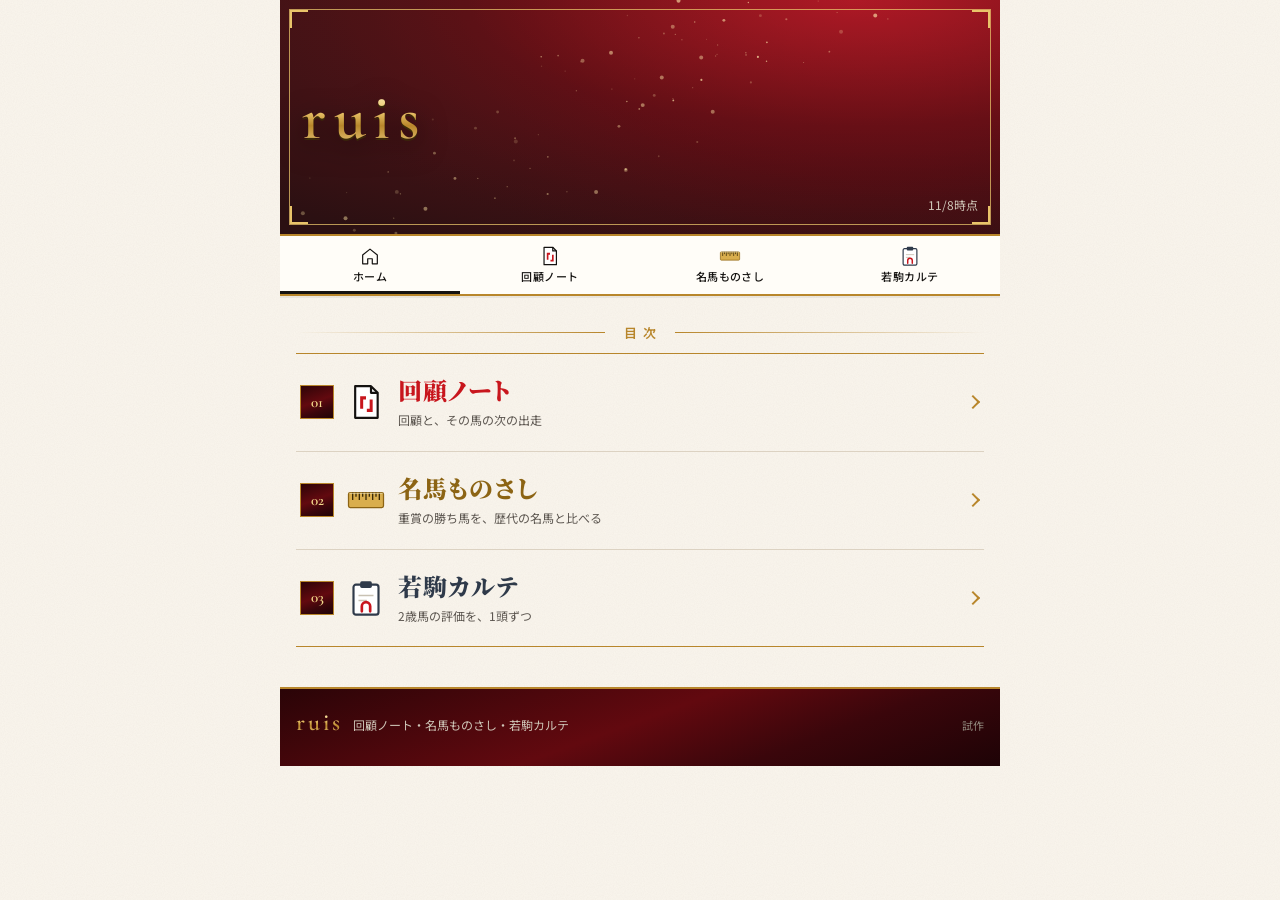
==== commit 34212d3f: "ruis 回顧ノート（試作）を更新 Co-Authored-By: Claude Opus 5.5 <noreply@anthropic.com>" ====
--- a/ruis/index.html
+++ b/ruis/index.html
@@ -7,7 +7,7 @@
 <title>ruis</title>
 <link rel="preconnect" href="https://fonts.googleapis.com">
 <link rel="preconnect" href="https://fonts.gstatic.com" crossorigin>
-<link href="https://fonts.googleapis.com/css2?family=Dela+Gothic+One&family=Noto+Sans+JP:wght@400;500;700&display=swap" rel="stylesheet">
+<link href="https://fonts.googleapis.com/css2?family=Noto+Serif+JP:wght@700;900&family=Cormorant+Garamond:wght@600&family=Noto+Sans+JP:wght@400;500;700&display=swap" rel="stylesheet">
 <link rel="stylesheet" href="assets/style.css">
 </head>
 <body class="p-home home" data-page="home" data-id="" data-root="">
@@ -18,12 +18,12 @@
       <radialGradient id="glow2" cx=".85" cy=".1" r=".9"><stop offset="0" stop-color="#5E0810" stop-opacity=".95"/><stop offset=".6" stop-color="#2A0508" stop-opacity=".6"/><stop offset="1" stop-color="#0F0D0C" stop-opacity="0"/></radialGradient></defs><rect width="400" height="240" fill="#0F0D0C"/><rect width="400" height="240" fill="url(#glow2)"/><polygon points="430,-20 -101,-343 -48,-418" fill="url(#ray)" opacity="0.55"/><polygon points="430,-20 -123,-301 -105,-333" fill="url(#ray)" opacity="0.7"/><polygon points="430,-20 -37,-428 -1,-466" fill="url(#ray)" opacity="0.42"/><polygon points="430,-20 -139,-266 -133,-279" fill="url(#ray)" opacity="0.85"/><polygon points="430,-20 27,-491 43,-504" fill="url(#ray)" opacity="0.35"/><circle cx="313.4" cy="32.8" r="1.1" fill="#FFE7A3" opacity="0.56"/><circle cx="192.7" cy="111.4" r="0.4" fill="#FFE7A3" opacity="0.60"/><circle cx="243.1" cy="80.0" r="0.4" fill="#FFE7A3" opacity="0.30"/><circle cx="382.3" cy="-1.0" r="0.3" fill="#FFE7A3" opacity="0.33"/><circle cx="58.1" cy="239.1" r="0.5" fill="#FFE7A3" opacity="0.25"/><circle cx="148.7" cy="162.8" r="0.6" fill="#FFE7A3" opacity="0.43"/><circle cx="197.1" cy="98.8" r="0.3" fill="#FFE7A3" opacity="0.23"/><circle cx="357.7" cy="28.9" r="0.5" fill="#FFE7A3" opacity="0.47"/><circle cx="60.1" cy="150.5" r="0.4" fill="#FFE7A3" opacity="0.44"/><circle cx="175.6" cy="161.7" r="1.1" fill="#FFE7A3" opacity="0.44"/><circle cx="126.2" cy="158.7" r="0.3" fill="#FFE7A3" opacity="0.44"/><circle cx="352.9" cy="6.1" r="0.3" fill="#FFE7A3" opacity="0.51"/><circle cx="145.3" cy="91.8" r="0.4" fill="#FFE7A3" opacity="0.16"/><circle cx="242.8" cy="85.1" r="0.3" fill="#FFE7A3" opacity="0.38"/><circle cx="145.1" cy="86.5" r="0.4" fill="#FFE7A3" opacity="0.62"/><circle cx="321.5" cy="41.1" r="0.4" fill="#FFE7A3" opacity="0.76"/><circle cx="305.2" cy="83.7" r="0.5" fill="#FFE7A3" opacity="0.39"/><circle cx="41.3" cy="182.9" r="0.8" fill="#FFE7A3" opacity="0.22"/><circle cx="62.4" cy="218.3" r="0.8" fill="#FFE7A3" opacity="0.21"/><circle cx="154.5" cy="85.9" r="0.5" fill="#FFE7A3" opacity="0.38"/><circle cx="218.3" cy="109.7" r="0.3" fill="#FFE7A3" opacity="0.34"/><circle cx="199.6" cy="115.5" r="0.5" fill="#FFE7A3" opacity="0.47"/><circle cx="274.0" cy="17.0" r="0.3" fill="#FFE7A3" opacity="0.72"/><circle cx="403.8" cy="-1.3" r="0.8" fill="#FFE7A3" opacity="0.47"/><circle cx="270.5" cy="78.5" r="0.5" fill="#FFE7A3" opacity="0.63"/><circle cx="404.5" cy="-28.5" r="0.4" fill="#FFE7A3" opacity="0.44"/><circle cx="340.9" cy="12.0" r="0.6" fill="#FFE7A3" opacity="0.61"/><circle cx="353.8" cy="-16.3" r="0.4" fill="#FFE7A3" opacity="0.52"/><circle cx="78.6" cy="199.0" r="0.8" fill="#FFE7A3" opacity="0.28"/><circle cx="351.5" cy="34.1" r="0.8" fill="#FFE7A3" opacity="0.33"/><circle cx="322.1" cy="34.1" r="0.5" fill="#FFE7A3" opacity="0.55"/><circle cx="218.2" cy="69.9" r="1.1" fill="#FFE7A3" opacity="0.40"/><circle cx="219.6" cy="74.1" r="0.3" fill="#FFE7A3" opacity="0.44"/><circle cx="64.9" cy="161.6" r="1.1" fill="#FFE7A3" opacity="0.20"/><circle cx="130.6" cy="131.8" r="0.5" fill="#FFE7A3" opacity="0.35"/><circle cx="79.3" cy="209.3" r="0.3" fill="#FFE7A3" opacity="0.38"/><circle cx="433.8" cy="-19.8" r="0.6" fill="#FFE7A3" opacity="0.64"/><circle cx="424.2" cy="-26.0" r="1.1" fill="#FFE7A3" opacity="0.26"/><circle cx="242.0" cy="86.1" r="0.4" fill="#FFE7A3" opacity="0.29"/><circle cx="37.0" cy="162.0" r="0.4" fill="#FFE7A3" opacity="0.16"/><circle cx="66.9" cy="162.7" r="0.4" fill="#FFE7A3" opacity="0.39"/><circle cx="402.1" cy="-38.9" r="0.5" fill="#FFE7A3" opacity="0.42"/><circle cx="164.6" cy="105.4" r="0.3" fill="#FFE7A3" opacity="0.53"/><circle cx="109.9" cy="154.1" r="0.3" fill="#FFE7A3" opacity="0.45"/><circle cx="378.1" cy="-2.7" r="0.5" fill="#FFE7A3" opacity="0.49"/><circle cx="261.6" cy="100.8" r="0.6" fill="#FFE7A3" opacity="0.26"/><circle cx="193.0" cy="63.6" r="0.4" fill="#FFE7A3" opacity="0.19"/><circle cx="223.3" cy="77.1" r="0.3" fill="#FFE7A3" opacity="0.50"/><circle cx="234.1" cy="99.4" r="0.6" fill="#FFE7A3" opacity="0.68"/><circle cx="266.9" cy="63.7" r="0.8" fill="#FFE7A3" opacity="0.22"/><circle cx="218.5" cy="110.8" r="0.5" fill="#FFE7A3" opacity="0.69"/><circle cx="201.5" cy="113.4" r="1.1" fill="#FFE7A3" opacity="0.47"/><circle cx="64.4" cy="184.5" r="0.8" fill="#FFE7A3" opacity="0.29"/><circle cx="84.9" cy="121.4" r="0.6" fill="#FFE7A3" opacity="0.14"/><circle cx="421.6" cy="14.0" r="0.3" fill="#FFE7A3" opacity="0.46"/><circle cx="80.8" cy="171.0" r="1.1" fill="#FFE7A3" opacity="0.45"/><circle cx="188.3" cy="125.2" r="0.8" fill="#FFE7A3" opacity="0.40"/><circle cx="322.1" cy="33.0" r="0.8" fill="#FFE7A3" opacity="0.41"/><circle cx="199.4" cy="76.0" r="0.4" fill="#FFE7A3" opacity="0.38"/><circle cx="148.8" cy="142.1" r="0.5" fill="#FFE7A3" opacity="0.37"/><circle cx="14.8" cy="254.5" r="1.1" fill="#FFE7A3" opacity="0.39"/><circle cx="234.0" cy="86.9" r="1.1" fill="#FFE7A3" opacity="0.44"/><circle cx="168.1" cy="88.7" r="1.1" fill="#FFE7A3" opacity="0.36"/><circle cx="159.4" cy="161.5" r="0.4" fill="#FFE7A3" opacity="0.25"/><circle cx="332.9" cy="12.2" r="1.1" fill="#FFE7A3" opacity="0.55"/><circle cx="85.8" cy="140.1" r="0.8" fill="#FFE7A3" opacity="0.35"/><circle cx="318.6" cy="42.4" r="0.6" fill="#FFE7A3" opacity="0.33"/><circle cx="192.1" cy="149.1" r="0.6" fill="#FFE7A3" opacity="0.62"/><circle cx="212.1" cy="98.0" r="1.1" fill="#FFE7A3" opacity="0.46"/><circle cx="221.4" cy="55.4" r="1.1" fill="#FFE7A3" opacity="0.62"/><circle cx="442.9" cy="-24.5" r="1.1" fill="#FFE7A3" opacity="0.29"/><circle cx="337.7" cy="65.5" r="0.4" fill="#FFE7A3" opacity="0.33"/><circle cx="158.4" cy="94.5" r="0.3" fill="#FFE7A3" opacity="0.27"/><circle cx="251.2" cy="48.7" r="0.5" fill="#FFE7A3" opacity="0.21"/><circle cx="238.4" cy="43.6" r="0.5" fill="#FFE7A3" opacity="0.40"/><circle cx="231.8" cy="133.9" r="0.6" fill="#FFE7A3" opacity="0.24"/><circle cx="301.4" cy="45.4" r="0.6" fill="#FFE7A3" opacity="0.70"/><circle cx="83.5" cy="189.8" r="0.5" fill="#FFE7A3" opacity="0.35"/><circle cx="294.1" cy="39.1" r="0.5" fill="#FFE7A3" opacity="0.27"/><circle cx="21.1" cy="210.8" r="1.1" fill="#FFE7A3" opacity="0.26"/><circle cx="276.7" cy="41.4" r="0.4" fill="#FFE7A3" opacity="0.55"/><circle cx="133.5" cy="192.0" r="0.6" fill="#FFE7A3" opacity="0.19"/><circle cx="48.8" cy="224.1" r="0.8" fill="#FFE7A3" opacity="0.24"/><circle cx="311.7" cy="72.6" r="1.1" fill="#FFE7A3" opacity="0.24"/><circle cx="130.0" cy="144.1" r="0.5" fill="#FFE7A3" opacity="0.18"/><circle cx="325.5" cy="42.7" r="0.5" fill="#FFE7A3" opacity="0.35"/><circle cx="97.2" cy="154.1" r="0.8" fill="#FFE7A3" opacity="0.44"/><circle cx="341.6" cy="-6.7" r="0.8" fill="#FFE7A3" opacity="0.31"/><circle cx="387.9" cy="-21.1" r="0.4" fill="#FFE7A3" opacity="0.60"/><circle cx="108.6" cy="126.2" r="0.8" fill="#FFE7A3" opacity="0.21"/><circle cx="270.3" cy="89.0" r="0.4" fill="#FFE7A3" opacity="0.65"/><circle cx="265.5" cy="86.6" r="0.6" fill="#FFE7A3" opacity="0.71"/><circle cx="246.6" cy="66.3" r="0.8" fill="#FFE7A3" opacity="0.56"/><circle cx="317.5" cy="38.6" r="1.1" fill="#FFE7A3" opacity="0.57"/><circle cx="385.3" cy="-10.2" r="1.1" fill="#FFE7A3" opacity="0.54"/><circle cx="343.9" cy="22.8" r="1.1" fill="#FFE7A3" opacity="0.81"/><circle cx="377.7" cy="20.5" r="0.6" fill="#FFE7A3" opacity="0.75"/><circle cx="184.4" cy="104.4" r="0.3" fill="#FFE7A3" opacity="0.38"/><circle cx="413.5" cy="-5.5" r="1.1" fill="#FFE7A3" opacity="0.34"/><circle cx="36.4" cy="176.3" r="1.1" fill="#FFE7A3" opacity="0.46"/><circle cx="12.7" cy="173.5" r="1.1" fill="#FFE7A3" opacity="0.31"/><circle cx="230.4" cy="67.2" r="0.4" fill="#FFE7A3" opacity="0.53"/><circle cx="258.9" cy="85.5" r="0.4" fill="#FFE7A3" opacity="0.54"/><circle cx="272.5" cy="50.2" r="0.4" fill="#FFE7A3" opacity="0.46"/><circle cx="412.9" cy="15.3" r="0.5" fill="#FFE7A3" opacity="0.65"/><circle cx="348.3" cy="38.1" r="0.4" fill="#FFE7A3" opacity="0.73"/><circle cx="207.9" cy="108.0" r="0.8" fill="#FFE7A3" opacity="0.25"/><circle cx="426.9" cy="-8.4" r="0.3" fill="#FFE7A3" opacity="0.83"/><circle cx="258.8" cy="84.3" r="0.4" fill="#FFE7A3" opacity="0.40"/><circle cx="309.5" cy="61.9" r="0.3" fill="#FFE7A3" opacity="0.40"/><circle cx="345.5" cy="38.4" r="0.8" fill="#FFE7A3" opacity="0.25"/><circle cx="119.4" cy="165.1" r="0.5" fill="#FFE7A3" opacity="0.33"/><circle cx="210.4" cy="141.8" r="0.5" fill="#FFE7A3" opacity="0.21"/><circle cx="167.1" cy="89.3" r="0.3" fill="#FFE7A3" opacity="0.43"/><circle cx="401.4" cy="-16.7" r="0.8" fill="#FFE7A3" opacity="0.87"/><circle cx="365.9" cy="29.9" r="0.5" fill="#FFE7A3" opacity="0.80"/><circle cx="407.3" cy="7.5" r="0.3" fill="#FFE7A3" opacity="0.89"/><circle cx="334.4" cy="31.1" r="0.8" fill="#FFE7A3" opacity="0.65"/><circle cx="53.5" cy="235.4" r="0.8" fill="#FFE7A3" opacity="0.22"/><circle cx="358.9" cy="5.9" r="1.1" fill="#FFE7A3" opacity="0.52"/><circle cx="330.7" cy="63.6" r="1.1" fill="#FFE7A3" opacity="0.62"/><circle cx="41.9" cy="224.6" r="0.6" fill="#FFE7A3" opacity="0.14"/><circle cx="131.0" cy="133.6" r="1.1" fill="#FFE7A3" opacity="0.17"/><circle cx="192.1" cy="149.5" r="1.1" fill="#FFE7A3" opacity="0.31"/><circle cx="290.9" cy="89.7" r="0.3" fill="#FFE7A3" opacity="0.38"/><circle cx="267.4" cy="47.2" r="1.1" fill="#FFE7A3" opacity="0.23"/><circle cx="351.2" cy="-9.2" r="0.4" fill="#FFE7A3" opacity="0.41"/><circle cx="355.1" cy="13.5" r="0.8" fill="#FFE7A3" opacity="0.41"/><circle cx="63.2" cy="176.2" r="0.3" fill="#FFE7A3" opacity="0.39"/><circle cx="429.1" cy="6.7" r="0.5" fill="#FFE7A3" opacity="0.29"/><circle cx="240.4" cy="117.1" r="1.1" fill="#FFE7A3" opacity="0.43"/><circle cx="143.5" cy="129.8" r="0.3" fill="#FFE7A3" opacity="0.27"/><circle cx="16.6" cy="153.9" r="0.3" fill="#FFE7A3" opacity="0.25"/><circle cx="138.9" cy="148.5" r="0.3" fill="#FFE7A3" opacity="0.51"/><circle cx="120.9" cy="117.2" r="0.8" fill="#FFE7A3" opacity="0.24"/><circle cx="299.0" cy="55.6" r="0.3" fill="#FFE7A3" opacity="0.34"/><circle cx="294.2" cy="32.3" r="1.1" fill="#FFE7A3" opacity="0.55"/><circle cx="20.6" cy="236.4" r="0.8" fill="#FFE7A3" opacity="0.40"/><circle cx="229.3" cy="103.7" r="0.3" fill="#FFE7A3" opacity="0.32"/><circle cx="40.9" cy="220.9" r="0.5" fill="#FFE7A3" opacity="0.26"/><circle cx="392.6" cy="-6.7" r="0.6" fill="#FFE7A3" opacity="0.53"/><circle cx="283.7" cy="25.6" r="0.3" fill="#FFE7A3" opacity="0.44"/><circle cx="37.0" cy="186.3" r="1.1" fill="#FFE7A3" opacity="0.20"/><circle cx="281.3" cy="65.7" r="0.6" fill="#FFE7A3" opacity="0.36"/><circle cx="213.3" cy="73.6" r="0.5" fill="#FFE7A3" opacity="0.32"/><circle cx="260.2" cy="56.4" r="0.4" fill="#FFE7A3" opacity="0.65"/><circle cx="237.0" cy="76.8" r="0.3" fill="#FFE7A3" opacity="0.25"/><circle cx="417.7" cy="14.1" r="0.5" fill="#FFE7A3" opacity="0.91"/><circle cx="416.4" cy="-10.3" r="0.5" fill="#FFE7A3" opacity="0.82"/><circle cx="183.9" cy="84.3" r="1.1" fill="#FFE7A3" opacity="0.52"/></svg>
     <div class="hero-in">
       
-      <h1 class="gold">ruis</h1><div class="svcs"><span>回顧ノート</span><span>名馬ものさし</span><span>若駒カルテ</span></div>
+      <h1 class="gold">ruis</h1>
     </div>
     <div class="upd num" id="upd"></div>
   </header>
 <nav class="nav"><a class="d4 s-home on" href="index.html"><svg class="emb" viewBox="0 0 48 48" aria-hidden="true"><path d="M8 22 24 9l16 13v19H29V30H19v11H8z" fill="none" stroke="#141210" stroke-width="2.6" stroke-linejoin="round"/></svg>ホーム</a><a class="d4 s-kaiko" href="kaiko/"><svg class="emb" viewBox="0 0 48 48" aria-hidden="true"><path d="M11 5h19l8 8v30H11z" fill="#fff" stroke="#141210" stroke-width="2.6" stroke-linejoin="round"/><path d="M30 5v8h8" fill="none" stroke="#141210" stroke-width="2.6" stroke-linejoin="round"/><path d="M17 17h7v4h-3.4v11H17z" fill="#C8161D"/><path d="M32 36h-7v-4h3.4V21H32z" fill="#C8161D"/></svg>回顧ノート</a><a class="d4 s-ms" href="monosashi/"><svg class="emb" viewBox="0 0 48 48" aria-hidden="true"><rect x="3" y="15" width="42" height="18" rx="2" fill="#D9AE4E" stroke="#8C6414" stroke-width="1.5"/><g stroke="#3A2A08" stroke-width="1.6"><path d="M8 15v9"/><path d="M12 15v5"/><path d="M16 15v9"/><path d="M20 15v5"/><path d="M24 15v9"/><path d="M28 15v5"/><path d="M32 15v9"/><path d="M36 15v5"/><path d="M40 15v9"/></g><path d="M4 16h40" stroke="#FFF1C1" stroke-width="1" opacity=".8"/></svg>名馬ものさし</a><a class="d4 s-karte" href="karte/"><svg class="emb" viewBox="0 0 48 48" aria-hidden="true"><rect x="9" y="8" width="30" height="36" rx="3" fill="#fff" stroke="#2F3A4A" stroke-width="2.6"/><rect x="17" y="4" width="14" height="8" rx="2" fill="#2F3A4A"/><path d="M15 21h18M15 27h10" stroke="#C9C2B4" stroke-width="2"/><path d="M19 40v-6a5 5 0 0 1 10 0v6" fill="none" stroke="#C8161D" stroke-width="3.2" stroke-linecap="round"/></svg>若駒カルテ</a></nav>
-<div class="sec"><div class="svc-cards"><a class="svc-card s-kaiko" href="kaiko/"><div class="hd"><svg class="emb" viewBox="0 0 48 48" aria-hidden="true"><path d="M11 5h19l8 8v30H11z" fill="#fff" stroke="#141210" stroke-width="2.6" stroke-linejoin="round"/><path d="M30 5v8h8" fill="none" stroke="#141210" stroke-width="2.6" stroke-linejoin="round"/><path d="M17 17h7v4h-3.4v11H17z" fill="#C8161D"/><path d="M32 36h-7v-4h3.4V21H32z" fill="#C8161D"/></svg><div><div class="d1">回顧ノート</div><div class="tg">回顧と、その馬の次の出走</div></div></div><div class="tz" id="tz-kaiko"></div><div class="open">見る<i></i></div></a><a class="svc-card s-ms" href="monosashi/"><div class="hd"><svg class="emb" viewBox="0 0 48 48" aria-hidden="true"><rect x="3" y="15" width="42" height="18" rx="2" fill="#D9AE4E" stroke="#8C6414" stroke-width="1.5"/><g stroke="#3A2A08" stroke-width="1.6"><path d="M8 15v9"/><path d="M12 15v5"/><path d="M16 15v9"/><path d="M20 15v5"/><path d="M24 15v9"/><path d="M28 15v5"/><path d="M32 15v9"/><path d="M36 15v5"/><path d="M40 15v9"/></g><path d="M4 16h40" stroke="#FFF1C1" stroke-width="1" opacity=".8"/></svg><div><div class="d1">名馬ものさし</div><div class="tg">重賞の勝ち馬を、歴代の名馬と比べる</div></div></div><div class="tz" id="tz-ms"></div><div class="open">見る<i></i></div></a><a class="svc-card s-karte" href="karte/"><span class="hanko d4">2歳</span><div class="hd"><svg class="emb" viewBox="0 0 48 48" aria-hidden="true"><rect x="9" y="8" width="30" height="36" rx="3" fill="#fff" stroke="#2F3A4A" stroke-width="2.6"/><rect x="17" y="4" width="14" height="8" rx="2" fill="#2F3A4A"/><path d="M15 21h18M15 27h10" stroke="#C9C2B4" stroke-width="2"/><path d="M19 40v-6a5 5 0 0 1 10 0v6" fill="none" stroke="#C8161D" stroke-width="3.2" stroke-linecap="round"/></svg><div><div class="d1">若駒カルテ</div><div class="tg">2歳馬の評価を、1頭ずつ</div></div></div><div class="tz" id="tz-karte"></div><div class="open">見る<i></i></div></a></div></div>
+<div class="sec"><h2 class="toc-h"><span>目次</span></h2><nav class="toc"><a class="toc-i s-kaiko" href="kaiko/"><span class="no">01</span><svg class="emb" viewBox="0 0 48 48" aria-hidden="true"><path d="M11 5h19l8 8v30H11z" fill="#fff" stroke="#141210" stroke-width="2.6" stroke-linejoin="round"/><path d="M30 5v8h8" fill="none" stroke="#141210" stroke-width="2.6" stroke-linejoin="round"/><path d="M17 17h7v4h-3.4v11H17z" fill="#C8161D"/><path d="M32 36h-7v-4h3.4V21H32z" fill="#C8161D"/></svg><span class="tx"><span class="d1">回顧ノート</span><span class="tg">回顧と、その馬の次の出走</span></span><i class="go"></i></a><a class="toc-i s-ms" href="monosashi/"><span class="no">02</span><svg class="emb" viewBox="0 0 48 48" aria-hidden="true"><rect x="3" y="15" width="42" height="18" rx="2" fill="#D9AE4E" stroke="#8C6414" stroke-width="1.5"/><g stroke="#3A2A08" stroke-width="1.6"><path d="M8 15v9"/><path d="M12 15v5"/><path d="M16 15v9"/><path d="M20 15v5"/><path d="M24 15v9"/><path d="M28 15v5"/><path d="M32 15v9"/><path d="M36 15v5"/><path d="M40 15v9"/></g><path d="M4 16h40" stroke="#FFF1C1" stroke-width="1" opacity=".8"/></svg><span class="tx"><span class="d1">名馬ものさし</span><span class="tg">重賞の勝ち馬を、歴代の名馬と比べる</span></span><i class="go"></i></a><a class="toc-i s-karte" href="karte/"><span class="no">03</span><svg class="emb" viewBox="0 0 48 48" aria-hidden="true"><rect x="9" y="8" width="30" height="36" rx="3" fill="#fff" stroke="#2F3A4A" stroke-width="2.6"/><rect x="17" y="4" width="14" height="8" rx="2" fill="#2F3A4A"/><path d="M15 21h18M15 27h10" stroke="#C9C2B4" stroke-width="2"/><path d="M19 40v-6a5 5 0 0 1 10 0v6" fill="none" stroke="#C8161D" stroke-width="3.2" stroke-linecap="round"/></svg><span class="tx"><span class="d1">若駒カルテ</span><span class="tg">2歳馬の評価を、1頭ずつ</span></span><i class="go"></i></a></nav></div>
 <footer class="foot"><span class="d2 gold">ruis</span><span class="meta">回顧ノート・名馬ものさし・若駒カルテ</span><span class="note">試作</span></footer>
 </div>
 <script src="assets/data.js"></script>
--- a/ruis/assets/style.css
+++ b/ruis/assets/style.css
@@ -256,3 +256,64 @@
 .sh .emb{width:22px;height:22px;align-self:center}
 .sh.x-ms .d3{color:#8C6414} .sh.x-karte .d3{color:#2F3A4A}
 .svc-card .tz>div+div{margin-top:2px}
+
+/* ホームの目次（3つのサービスへ） */
+.toc-h{display:flex;align-items:center;gap:14px;margin:30px 0 0;font:600 13px/1 var(--body);letter-spacing:.4em;color:var(--gold)}
+.toc-h::before,.toc-h::after{content:"";flex:1;height:1px;background:linear-gradient(90deg,transparent,var(--gold))}
+.toc-h::after{background:linear-gradient(90deg,var(--gold),transparent)}
+.toc-h span{padding-left:.4em}
+.toc{margin:14px 0 6px;border-top:1px solid var(--gold);border-bottom:1px solid var(--gold)}
+.toc-i{display:grid;grid-template-columns:34px 40px 1fr 12px;align-items:center;gap:12px;padding:20px 4px;color:var(--ink);text-decoration:none}
+.toc-i+.toc-i{border-top:1px solid var(--hair)}
+.toc-i .no{display:grid;place-items:center;width:34px;height:34px;background:var(--black);color:var(--gold-l);font:600 15px/1 var(--logo,var(--disp));box-shadow:inset 0 0 0 1px var(--gold)}
+.toc-i .emb{width:40px;height:40px}
+.toc-i .tx{min-width:0}
+.toc-i .d1{display:block;font-size:24px;line-height:1.3}
+.toc-i .tg{display:block;margin-top:4px;font-size:12px;color:var(--sub);word-break:keep-all;overflow-wrap:anywhere}
+.toc-i .go{width:10px;height:10px;border-top:2px solid var(--gold);border-right:2px solid var(--gold);transform:rotate(45deg)}
+.toc-i.s-kaiko .d1{color:var(--red)}
+.toc-i.s-ms .d1{color:#8C6414}
+.toc-i.s-karte .d1{color:#2F3A4A}
+.toc-i:active{background:rgba(184,134,43,.08)}
+
+/* ---- 高級感の調整（書体の案A・Bで共通）: 線を細く、影と傾きをやめ、字間を広げる ---- */
+/* 仮名の字詰め（palt）で馬名がばらけないように。小さい札と切り替えは本文の太字で読みやすく */
+.d1,.d2,.d3{letter-spacing:.04em;font-feature-settings:"palt"}
+.d4,.nav a{font-family:var(--body)!important;font-weight:700!important;letter-spacing:.04em}
+.nav a{font-weight:500!important}
+.kai .hn{text-shadow:none}
+.none button,.more-link{box-shadow:none;border-color:var(--gold)}
+.stamp{transform:none;border-width:1px}
+.col{border-top:1px solid var(--line);border-bottom:1px solid var(--line);box-shadow:0 3px 0 -2px var(--gold)}
+.wk,.sh{border-bottom-width:1px}
+.kai+.kai::before,.ms+.ms::before{height:4px;background:linear-gradient(var(--gold),var(--gold)) 0 0/100% 1px no-repeat,linear-gradient(var(--line),var(--line)) 0 3px/100% 1px no-repeat}
+.s-kaiko.svc-hero,.svc-card.s-kaiko{border-top-width:3px}
+.s-karte.svc-hero,.svc-card.s-karte{border-top-width:3px}
+.race-h{border-top-width:1px;border-bottom-width:1px}
+.hist th{border-bottom-width:1px}
+.hero{border-bottom-width:2px}
+.foot{border-top-width:2px}
+/* GF: family=Noto+Serif+JP:wght@700;900&family=Cormorant+Garamond:wght@600 */
+/* 案A 源ノ明朝: Noto Serif JP ＋ ロゴ Cormorant Garamond */
+:root{--disp:"Noto Serif JP",serif;--logo:"Cormorant Garamond","Noto Serif JP",serif}
+.d1,.d2,.d3{font-weight:700;letter-spacing:.04em}
+.d1,.hero h1{font-weight:900}
+.qt::before,.s-kaiko.svc-hero::after,.strip{font-weight:700}
+.hero h1.logo,.home .hero h1{font:normal 600 64px/1 var(--logo);letter-spacing:.12em}
+.bar-top a.d2,.foot .d2{font:normal 600 24px/1 var(--logo);letter-spacing:.12em}
+/* 3 赤漆: 黒い面を深紅の漆に。金はそのまま、上に艶の光 */
+:root{--black:#3A060B;--lacq:linear-gradient(160deg,#2A0407 0%,#62090F 48%,#3A060B 72%,#1E0306 100%)}
+.bar-top,.foot,.race-h,.karte .kh,.svc-card.s-ms,.s-ms.svc-hero,.svc-card.s-ms .tz{background:var(--lacq)}
+.svc-card.s-ms .tz{background:rgba(0,0,0,.28);border-color:rgba(233,196,106,.35)}
+.race-h,.bar-top,.svc-card.s-ms,.s-ms.svc-hero{position:relative}
+.race-h::after,.bar-top::after{content:"";position:absolute;inset:0;background:linear-gradient(175deg,rgba(255,255,255,.14) 0%,rgba(255,255,255,0) 38%);pointer-events:none}
+.svc-card.s-ms::after{content:"";position:absolute;inset:0;background:linear-gradient(170deg,rgba(255,255,255,.12) 0%,rgba(255,255,255,0) 30%);pointer-events:none}
+.hero{background:radial-gradient(120% 120% at 80% 0%,#8E1219 0%,#4A070C 45%,#1E0306 100%)}
+.hero-art{mix-blend-mode:screen}
+.col div:first-child{background:var(--lacq)}
+.ent .no{background:#3A060B}
+.nav{border-bottom:2px solid var(--gold)}
+.nav a.on.s-ms{border-bottom-color:#7E0B12}
+.s-ms.svc-hero .st{color:#E6CFC4}
+.svc-card.s-ms .tz .meta{color:#E6CFC4}
+.toc-i .no{background:var(--lacq)}
